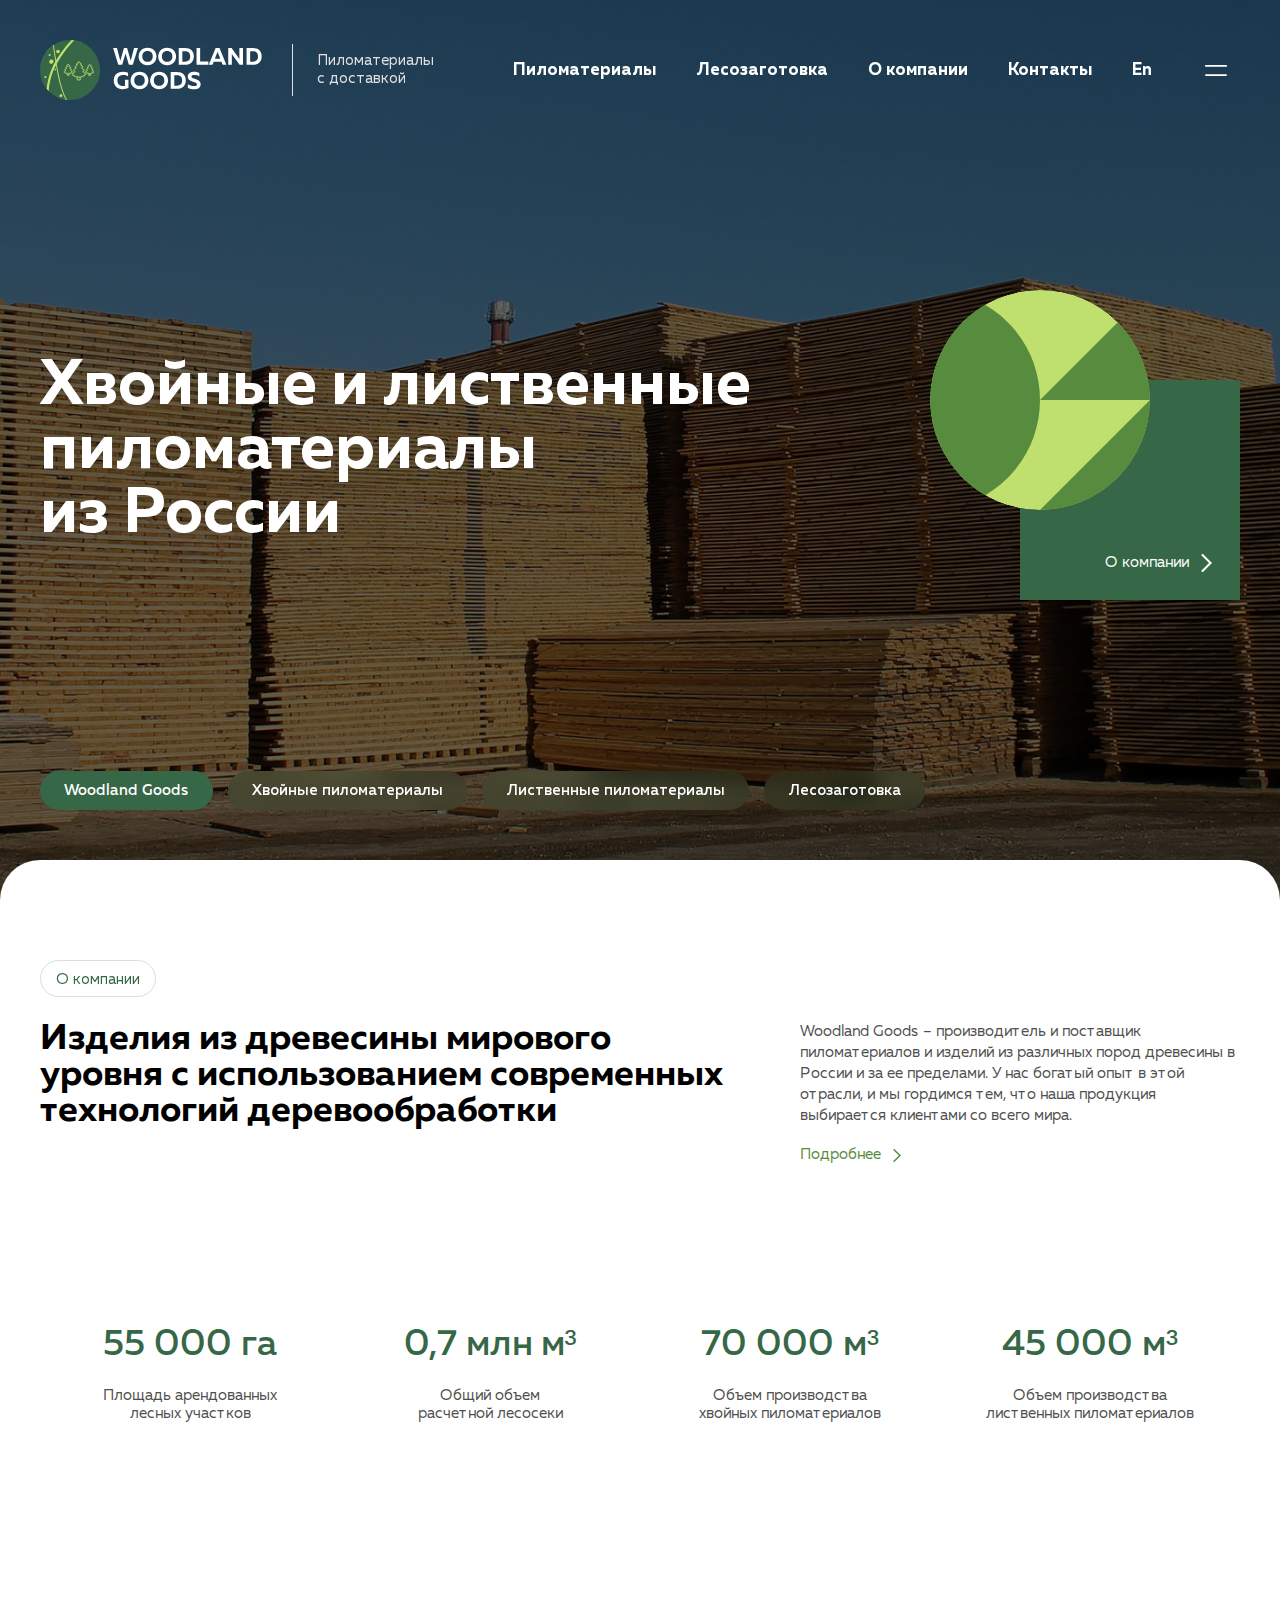
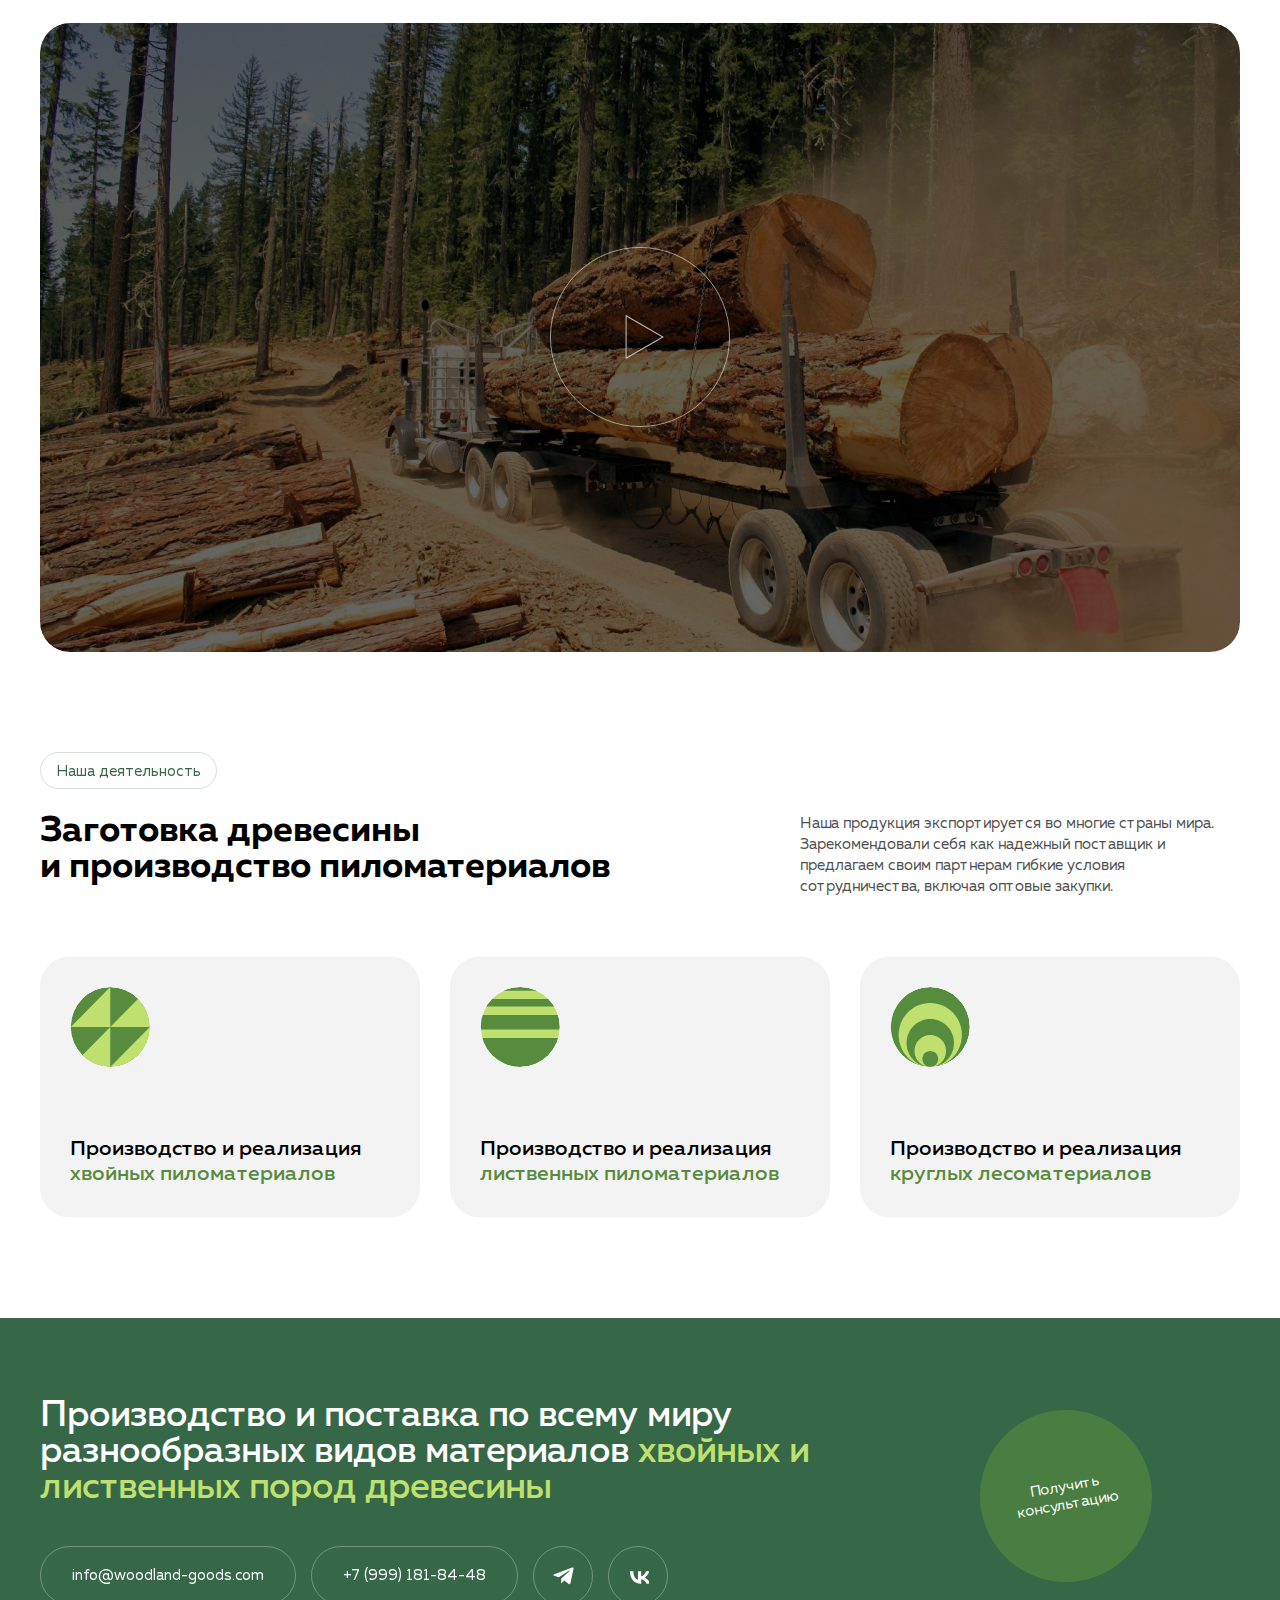
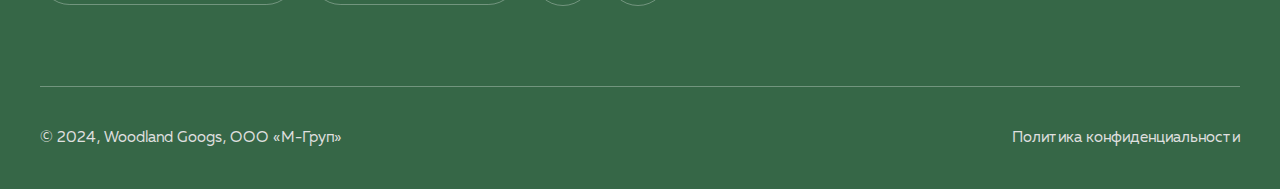
==== index.html @ 39398527 "Initial commit" ====
<!DOCTYPE html>
<html lang="ru">
	<head>
		<meta http-equiv="Content-Type" content="text/html; charset=utf-8">

		<!-- Adapting the page for mobile devices -->
		<meta name="viewport" content="width=device-width, initial-scale=1, maximum-scale=1">

		<!-- Prohibition of phone number recognition -->
		<meta name="format-detection" content="telephone=no">
		<meta name="SKYPE_TOOLBAR" content ="SKYPE_TOOLBAR_PARSER_COMPATIBLE">

		<!-- Page title -->
		<title>Заголовок страницы</title>

		<!-- Meta description -->
		<meta name="description" content="">

		<!-- Meta Keywords -->
		<meta name="keywords" content="">

		<!-- Changing the color of the mobile browser panel -->
		<meta name="msapplication-TileColor" content="#366747">
		<meta name="theme-color" content="#366747">

		<!-- Connecting style files -->
		<link rel="stylesheet" href="css/swiper-bundle.min.css" async>
		<link rel="stylesheet" href="css/swiper.css" async>
		<link rel="stylesheet" href="css/fancybox.css" async>
		<link rel="stylesheet" href="css/styles.css" async>

		<link rel="stylesheet" href="css/response_1899.css" media="print, (max-width: 1899px)" async>
		<link rel="stylesheet" href="css/response_1439.css" media="print, (max-width: 1439px)" async>
		<link rel="stylesheet" href="css/response_1279.css" media="print, (max-width: 1279px)" async>
		<link rel="stylesheet" href="css/response_1023.css" media="print, (max-width: 1023px)" async>
		<link rel="stylesheet" href="css/response_767.css" media="print, (max-width: 767px)" async>
		<link rel="stylesheet" href="css/response_479.css" media="(max-width: 479px)" async>
	</head>

	<body>
		<div class="wrap">
			<div class="main">
				<header>
					<div class="cont row">
						<div class="logo">
							<img src="images/logo.svg" alt="">
						</div>

						<div class="slogan">Пиломатериалы<br> с доставкой</div>

						<nav class="menu row">
							<div class="menu_item">
								<a href="/">Пиломатериалы</a>
							</div>

							<div class="menu_item">
								<a href="/">Лесозаготовка</a>
							</div>

							<div class="menu_item">
								<a href="/">О компании</a>
							</div>

							<div class="menu_item">
								<a href="/">Контакты</a>
							</div>
						</nav>

						<div class="langs">
							<a href="/">En</a>
						</div>

						<button class="menu_btn">
							<svg class="icon"><use xlink:href="images/sprite.svg#ic_menu"></use></svg>
						</button>
					</div>
				</header>


				<section class="sidebar_menu">
					<button class="close_btn">
						<svg class="icon"><use xlink:href="images/sprite.svg#ic_close"></use></svg>
					</button>

					<div class="scroll">
						<div class="links">
							<div><a class="active">Главная</a></div>

							<div><a href="/">Пиломатериалы</a></div>

							<div><a href="/">Лесозаготовка</a></div>

							<div><a href="/">О компании</a></div>

							<div><a href="/">Доставка</a></div>

							<div><a href="/">Контакты</a></div>
						</div>

						<div class="langs">
							<a href="/">En</a>
						</div>
					</div>
				</section>


				<section class="main_slider">
					<div class="swiper main">
						<div class="swiper-wrapper">
							<div class="swiper-slide">
								<div class="cont row">
									<div class="title">Хвойные и лиственные пиломатериалы<br> из России</div>

									<div class="info">
										<img src="images/main_slider_img1.svg" alt="" class="img" loading="lazy">

										<div class="link">
											<a href="/">
												<span>О компании</span>
												<svg class="icon"><use xlink:href="images/sprite.svg#ic_arr_hor"></use></svg>
											</a>
										</div>
									</div>
								</div>

								<img src="images/tmp/bg_main_slider1.jpg" alt="" class="bg" loading="lazy">
							</div>

							<div class="swiper-slide">
								<div class="cont row">
									<div class="title">Производство<br> хвойных<br> пиломатериалов</div>

									<div class="info">
										<img src="images/main_slider_img2.svg" alt="" class="img" loading="lazy">

										<div class="link">
											<a href="/">
												<span>В каталог</span>
												<svg class="icon"><use xlink:href="images/sprite.svg#ic_arr_hor"></use></svg>
											</a>
										</div>
									</div>
								</div>

								<img src="images/tmp/bg_main_slider2.jpg" alt="" class="bg" loading="lazy">
							</div>

							<div class="swiper-slide">
								<div class="cont row">
									<div class="title">Производство<br> лиственных<br> пиломатериалов</div>

									<div class="info">
										<img src="images/main_slider_img3.svg" alt="" class="img" loading="lazy">

										<div class="link">
											<a href="/">
												<span>В каталог</span>
												<svg class="icon"><use xlink:href="images/sprite.svg#ic_arr_hor"></use></svg>
											</a>
										</div>
									</div>
								</div>

								<img src="images/tmp/bg_main_slider3.jpg" alt="" class="bg" loading="lazy">
							</div>

							<div class="swiper-slide">
								<div class="cont row">
									<div class="title">Заготовка<br> и реализация<br> круглого леса</div>

									<div class="info">
										<img src="images/main_slider_img4.svg" alt="" class="img" loading="lazy">

										<div class="link">
											<a href="/">
												<span>Подробнее</span>
												<svg class="icon"><use xlink:href="images/sprite.svg#ic_arr_hor"></use></svg>
											</a>
										</div>
									</div>
								</div>

								<img src="images/tmp/bg_main_slider4.jpg" alt="" class="bg" loading="lazy">
							</div>
						</div>
					</div>

					<div class="btns">
						<div class="cont">
							<div class="swiper">
								<div class="swiper-wrapper">
									<div class="swiper-slide">
										<button class="btn">Woodland Goods</button>
									</div>

									<div class="swiper-slide">
										<button class="btn">Хвойные пиломатериалы</button>
									</div>

									<div class="swiper-slide">
										<button class="btn">Лиственные пиломатериалы</button>
									</div>

									<div class="swiper-slide">
										<button class="btn">Лесозаготовка</button>
									</div>
								</div>
							</div>
						</div>
					</div>
				</section>


				<section class="about_info block">
					<div class="cont">
						<div class="block_head">
							<div class="label"><span>О компании</span></div>

							<div class="title">Изделия из древесины мирового уровня с использованием современных технологий деревообработки</div>

							<div class="desc text_block">
								<p>Woodland Goods – производитель и поставщик пиломатериалов и изделий из различных пород древесины  в России и за ее пределами. У нас богатый опыт в этой отрасли, и мы гордимся тем, что наша продукция выбирается клиентами со всего мира.</p>

								<a href="/">
									<span>Подробнее</span>
									<svg class="icon"><use xlink:href="images/sprite.svg#ic_arr_hor"></use></svg>
								</a>
							</div>
						</div>

						<div class="row">
							<div class="item">
								<div class="val">55 000 га</div>

								<div class="desc">Площадь арендованных<br> лесных участков</div>
							</div>

							<div class="item">
								<div class="val">0,7 млн м³</div>

								<div class="desc">Общий объем<br> расчетной лесосеки</div>
							</div>

							<div class="item">
								<div class="val">70 000 м³</div>

								<div class="desc">Объем производства<br> хвойных пиломатериалов</div>
							</div>

							<div class="item">
								<div class="val">45 000 м³</div>

								<div class="desc">Объем производства<br> лиственных пиломатериалов</div>
							</div>
						</div>
					</div>
				</section>


				<section class="video block">
					<div class="cont">
						<a href="/" class="link fancy_img">
							<div class="thumb">
								<img src="images/tmp/video_thumb.jpg" alt="" loading="lazy">

								<div class="icon">
									<svg><use xlink:href="images/sprite.svg#ic_video_play"></use></svg>
									<svg><use xlink:href="images/sprite.svg#ic_video_play2"></use></svg>
								</div>
							</div>
						</a>
					</div>
				</section>


				<section class="services block">
					<div class="cont">
						<div class="block_head">
							<div class="label"><span>Наша деятельность</span></div>

							<div class="title">Заготовка древесины<br> и производство пиломатериалов</div>

							<div class="desc text_block">
								<p>Наша продукция экспортируется во многие страны мира. Зарекомендовали себя как надежный поставщик и предлагаем своим партнерам гибкие условия сотрудничества, включая оптовые закупки.</p>
							</div>
						</div>

						<div class="row">
							<a href="/" class="service">
								<div class="icon">
									<img src="images/tmp/ic_services1.svg" alt="" loading="lazy">
								</div>

								<div class="name">Производство и реализация <span>хвойных пиломатериалов</span></div>

								<div class="desc">Предлагаем покупателям сертифицированные в соответствии с международными стандартами пиломатериалы максимально широких породных и размерно-качественных характеристик.</div>
							</a>

							<a href="/" class="service">
								<div class="icon">
									<img src="images/tmp/ic_services2.svg" alt="" loading="lazy">
								</div>

								<div class="name">Производство и реализация <span>лиственных пиломатериалов</span></div>

								<div class="desc">Предлагаем покупателям сертифицированные в соответствии с международными стандартами пиломатериалы максимально широких породных и размерно-качественных характеристик.</div>
							</a>

							<a href="/" class="service">
								<div class="icon">
									<img src="images/tmp/ic_services3.svg" alt="" loading="lazy">
								</div>

								<div class="name">Производство и реализация <span>круглых лесоматериалов</span></div>

								<div class="desc">Предлагаем покупателям сертифицированные в соответствии с международными стандартами пиломатериалы максимально широких породных и размерно-качественных характеристик.</div>
							</a>
						</div>
					</div>
				</section>
			</div>


			<footer>
				<div class="cont row">
					<div class="data">
						<div class="title">Производство и поставка по всему миру разнообразных видов материалов <span>хвойных и лиственных пород древесины</span></div>

						<div class="contacts">
							<div class="email">
								<a href="mailto:info@woodland-goods.com">info@woodland-goods.com</a>
							</div>

							<div class="phone">
								<a href="tel:+7 (999) 181-84-48">+7 (999) 181-84-48</a>
							</div>

							<div class="socials">
								<a href="/" target="_blank" rel="noopener nofollow">
									<svg class="icon"><use xlink:href="images/sprite.svg#ic_telegram"></use></svg>
								</a>

								<a href="/" target="_blank" rel="noopener nofollow">
									<svg class="icon"><use xlink:href="images/sprite.svg#ic_vk"></use></svg>
								</a>
							</div>
						</div>
					</div>

					<button class="consult_btn">Получить<br> консультацию</button>

					<div class="bottom">
						<div class="copyright">&copy; 2024, Woodland Googs, ООО «М-Груп»</div>

						<div class="privacy_policy_link">
							<a href="/">Политика конфиденциальности</a>
						</div>
					</div>
				</div>
			</footer>


			<div class="overlay"></div>
		</div>


		<!-- Connecting javascript files -->
		<script src="js/jquery-3.6.3.min.js"></script>
		<script src="js/functions.js"></script>
		<script src="js/swiper-bundle.min.js"></script>
		<script src="js/fancybox.js"></script>
		<script src="js/imask.js"></script>
		<script src="js/scripts.js"></script>
	</body>
</html>
---- css/styles.css ----
/*-----------
    Fonts
-----------*/
@font-face
{
    font-family: 'Muller';
    font-weight: normal;
    font-style: normal;

    font-display: swap;
    src: url('../fonts/MullerRegular.woff2') format('woff2'),
    url('../fonts/MullerRegular.woff') format('woff'),
    url('../fonts/MullerRegular.ttf') format('truetype');
}

@font-face
{
    font-family: 'Muller';
    font-weight: 500;
    font-style: normal;

    font-display: swap;
    src: url('../fonts/MullerMedium.woff2') format('woff2'),
    url('../fonts/MullerMedium.woff') format('woff'),
    url('../fonts/MullerMedium.ttf') format('truetype');
}

@font-face
{
    font-family: 'Muller';
    font-weight: 700;
    font-style: normal;

    font-display: swap;
    src: url('../fonts/MullerBold.woff2') format('woff2'),
    url('../fonts/MullerBold.woff') format('woff'),
    url('../fonts/MullerBold.ttf') format('truetype');
}



/*------------------
    Reset styles
------------------*/
*
{
    box-sizing: border-box;
    margin: 0;
    padding: 0;

    scroll-margin-top: 24px;
}

*:before,
*:after
{
    box-sizing: border-box;
}

html
{
    -webkit-font-smoothing: antialiased;
    -moz-osx-font-smoothing: grayscale;
        -ms-text-size-adjust: 100%;
    -webkit-text-size-adjust: 100%;
}

body
{
    margin: 0;

    overscroll-behavior: none;
    -webkit-tap-highlight-color: transparent;
    -webkit-overflow-scrolling: touch;
    text-rendering: optimizeLegibility;
    text-decoration-skip: objects;
}

img
{
    border-style: none;
}

textarea
{
    overflow: auto;
}

input,
textarea,
input:active,
textarea:active,
button
{
    margin: 0;

    -webkit-border-radius: 0;
            border-radius: 0;
         outline: none transparent !important;
    box-shadow: none;

    -webkit-appearance: none;
            appearance: none;
    -moz-outline: none !important;
}

input::-webkit-outer-spin-button,
input::-webkit-inner-spin-button
{
    margin: 0;

    -webkit-appearance: none;
}

input[type=number]
{
    -moz-appearance: textfield;
}

:focus
{
    outline: 0;
}

:hover,
:active
{
    -webkit-tap-highlight-color: rgba(0, 0, 0, 0);
    -webkit-touch-callout: none;
}


::-ms-clear
{
    display: none;
}



/*-------------------
    Global styles
-------------------*/
:root
{
    --bg: #fff;
    --scroll_width: 17px;
    --text_color: #000;
    --font_size: 18px;
    --font_size_title: 50px;
    --font_family: 'Muller', 'Arial', sans-serif;
}


::selection
{
    color: #fff;
    background: #366747;
}

::-moz-selection
{
    color: #fff;
    background: #366747;
}


.clear
{
    clear: both;
}

.left
{
    float: left;
}

.right
{
    float: right;
}



html
{
    height: 100%;
    min-height: -moz-available;
    min-height: -webkit-fill-available;
    min-height:         fill-available;
}

html.custom_scroll ::-webkit-scrollbar
{
    width: 10px;
    height: 10px;

    background-color: var(--bg);
}

html.custom_scroll ::-webkit-scrollbar-thumb
{
    background-color: #366747;
}


body
{
    font: var(--font_size) var(--font_family);

    height: 100%;
    min-height: -moz-available;
    min-height: -webkit-fill-available;
    min-height:         fill-available;

    color: var(--text_color);
}

body.lock
{
    overflow: hidden;

    padding-right: var(--scroll_width);
}


button
{
    font-family: inherit;
    font-size: inherit;
    font-weight: inherit;
    line-height: inherit;

    display: inline-block;

    cursor: pointer;
    vertical-align: top;

    color: inherit;
    border: none;
    background: none;
}


.wrap
{
    position: relative;
    z-index: 9;

    display: flex;
    overflow: clip;
    flex-direction: column;

    min-width: 375px;
    min-height: 100%;

    background: var(--bg);
}


.main
{
    display: flex;
    flex: 1 0 auto;
    flex-direction: column;
}


.cont
{
    width: 100%;
    max-width: 1920px;
    margin: 0 auto;
    padding: 0 120px;
}


.row
{
    display: flex;
    align-content: flex-start;
    align-items: flex-start;
    flex-wrap: wrap;
    justify-content: flex-start;
}



.block
{
    margin-bottom: 150px;
}



.modal_btn > *
{
    pointer-events: none;
}



.overlay
{
    position: fixed;
    z-index: 100;
    top: 0;
    left: 0;

    display: none;

    width: 100%;
    height: 100%;

    background: rgba(0, 0, 0, .60);
}



/*----------
    Tabs
----------*/
.tabs
{
    display: flex;
    align-content: stretch;
    align-items: stretch;
    flex-wrap: wrap;
    justify-content: flex-start;

    padding: 5px;

    border: 1px solid rgba(54, 103, 71, .20);
    border-radius: 50px;
}


.tabs .btn
{
    font-weight: 500;

    position: relative;

    display: block;

    padding: 11px 17px 9px;

    transition: .2s linear;

    color: #366747;
    border-radius: 50px;

            backdrop-filter: blur(10px);
    -webkit-backdrop-filter: blur(10px);
}


.tabs .btn + .btn
{
    margin-left: 5px;
}


.tabs .btn:hover,
.tabs .btn.active
{
    color: #fff;
    background: #366747;
}


.tab_content
{
    position: relative;

    visibility: hidden;
    overflow: hidden;

    height: 0;

    pointer-events: none;

    opacity: 0;
}

.tab_content.active
{
    visibility: visible;
    overflow: visible;

    height: auto;

    transition: opacity .5s linear;
    pointer-events: auto;

    opacity: 1;
}



/*------------
    Header
------------*/
header
{
    position: absolute;
    z-index: 9;
    top: 0;
    left: 0;

    width: 100%;
    padding: 60px 0;

    color: #fff;
}


header .cont
{
    align-content: center;
    align-items: center;
    justify-content: space-between;
}



header .logo
{
    display: block;

    text-decoration: none;

    color: currentColor;
}


header .logo img
{
    display: block;
}



header .slogan
{
    line-height: 120%;

    margin-right: auto;
    margin-left: 30px;
    padding: 8px 0 8px 30px;

    color: #e0e0e0;
    border-left: 1px solid #e0e0e0;
}



header .menu
{
    margin-left: auto;
}


header .menu_item + .menu_item
{
    margin-left: 50px;
}


header .menu_item > a
{
    font-size: 20px;
    font-weight: 700;

    position: relative;

    display: block;

    padding: 8px 0;

    text-decoration: none;

    color: currentColor;
}


header .menu_item > a:after
{
    position: absolute;
    bottom: 0;
    left: 0;

    width: 100%;
    height: 1px;

    content: '';
    transition: .2s linear;

    opacity: 0;
    background: #578c3e;
}


header .menu_item > a:hover:after,
header .menu_item > a.active:after
{
    opacity: 1;
}



header .langs
{
    font-size: 20px;
    font-weight: 700;

    margin-left: 40px;
}


header .langs a
{
    position: relative;

    display: inline-block;

    padding: 8px 0;

    vertical-align: top;
    text-decoration: none;

    color: currentColor;
}


header .langs a:after
{
    position: absolute;
    bottom: 0;
    left: 0;

    width: 100%;
    height: 1px;

    content: '';
    transition: .2s linear;

    opacity: 0;
    background: #578c3e;
}


header .langs a:hover:after
{
    opacity: 1;
}



header .menu_btn
{
    display: flex;
    align-content: center;
    align-items: center;
    flex-wrap: wrap;
    justify-content: center;

    width: 60px;
    height: 60px;
    margin-left: 40px;

    transition: border-color .2s linear;

    border: 1px solid transparent;
    border-radius: 50%;
}


header .menu_btn .icon
{
    display: block;

    width: 24px;
    height: 12px;
}


header .menu_btn:hover
{
    border-color: #578c3e;
}



/*------------------
    Sidebar menu
------------------*/
.sidebar_menu
{
    position: fixed;
    z-index: 101;
    top: 0;
    left: 100%;

    width: 667px;
    max-width: 100%;
    height: 100%;
    min-height: -moz-available;
    min-height: -webkit-fill-available;
    min-height:         fill-available;

    transition: transform .3s linear;

    background: #000;
    background: rgba(54, 103, 71, .85);

            backdrop-filter: blur(10px);
    -webkit-backdrop-filter: blur(10px);
}


.sidebar_menu.show
{
    transform: translateX(-100%);
}


.sidebar_menu .close_btn
{
    position: absolute;
    z-index: 5;
    top: 65px;
    right: 120px;

    display: flex;
    align-content: center;
    align-items: center;
    flex-wrap: wrap;
    justify-content: center;

    width: 60px;
    height: 60px;

    color: #fff;
    border: 1px solid rgba(255, 255, 255, .80);
    border-radius: 50%;
}


.sidebar_menu .close_btn .icon
{
    display: block;

    width: 18px;
    height: 18px;
}


.sidebar_menu .scroll
{
    position: relative;
    z-index: 1;

    overflow: auto;

    height: 100%;
    min-height: -moz-available;
    min-height: -webkit-fill-available;
    min-height:         fill-available;
    padding: 253px 100px 100px;

    overscroll-behavior-y: contain;
}


.sidebar_menu .scroll > *
{
    width: 100%;
}


.sidebar_menu .links > * + *
{
    margin-top: 50px;
}


.sidebar_menu .links a
{
    font-size: var(--font_size_title);
    font-weight: 500;
    line-height: normal;

    display: inline-block;

    transition: color .2s linear;
    vertical-align: top;
    text-decoration: none;

    color: #fff;
}


.sidebar_menu .links a:hover,
.sidebar_menu .links a.active
{
    color: rgba(255, 255, 255, .30);
}



.sidebar_menu .langs
{
    display: none;

    margin-top: 30px;
}


.sidebar_menu .langs a
{
    font-size: 28px;
    font-weight: 500;
    line-height: normal;

    display: inline-block;

    transition: color .2s linear;
    vertical-align: top;
    text-decoration: none;

    color: #fff;
}


.sidebar_menu .langs a:hover,
.sidebar_menu .langs a.active
{
    color: rgba(255, 255, 255, .30);
}



/*---------------
    Page head
---------------*/
.page_head
{
    position: relative;

    min-height: 644px;
    margin-bottom: 80px;
    padding: 240px 0 144px;

    color: #fff;
    background: #ddd;
}


.page_head:after
{
    position: absolute;
    z-index: 5;
    bottom: 0;
    left: 0;

    width: 100%;
    height: 50px;

    content: '';
    pointer-events: none;

    border-radius: 60px 60px 0 0;
    background: var(--bg);
}


.page_head:before
{
    position: absolute;
    z-index: 2;
    top: 0;
    left: 0;

    display: block;

    width: 100%;
    height: 100%;

    content: '';
    pointer-events: none;

    background: rgba(0, 0, 0, .60);

    object-fit: cover;
}


.page_head .bg
{
    position: absolute;
    z-index: 1;
    top: 0;
    left: 0;

    display: block;

    width: 100%;
    height: 100%;

    pointer-events: none;

    object-fit: cover;
}


.page_head .cont
{
    position: relative;
    z-index: 3;
}



.breadcrumbs
{
    font-size: 20px;

    margin-bottom: 40px;

    color: #bdbdbd;
}


.breadcrumbs a
{
    text-decoration: none;

    color: #fff;
}


.breadcrumbs .sep
{
    display: inline-block;

    margin: 0 6px;

    vertical-align: top;
}



.page_title
{
    font-size: 90px;
    font-weight: 700;
    line-height: normal;

    display: block;
}



.page_head .links
{
    margin-top: 60px;
}


.page_head .links .swiper
{
    overflow: visible !important;
}


.page_head .links .swiper-slide
{
    width: auto;
}


.page_head .links a
{
    font-size: 20px;
    font-weight: 500;

    display: block;

    padding: 15px 25px;

    transition: background .2s linear;
    text-decoration: none;

    color: currentColor;
    color: #fff;
    border-radius: 50px;
    background: rgba(54, 103, 71, .20);

            backdrop-filter: blur(10px);
    -webkit-backdrop-filter: blur(10px);
}


.page_head .links a:hover,
.page_head .links a.active
{
    background: #366747;
}



/*----------------
    Block head
----------------*/
.block_head
{
    display: flex;
    align-content: flex-start;
    align-items: flex-start;
    flex-wrap: wrap;
    justify-content: space-between;

    margin-bottom: 96px;
}


.block_head .label
{
    width: 100%;
    margin-bottom: 30px;
}


.block_head .label span
{
    font-size: 16px;

    display: inline-block;

    padding: 11px 17px 9px;

    vertical-align: top;

    color: #366747;
    border: 1px solid rgba(54, 103, 71, .20);
    border-radius: 50px;

            backdrop-filter: blur(10px);
    -webkit-backdrop-filter: blur(10px);
}


.block_head .title
{
    font-size: var(--font_size_title);
    font-weight: 700;
    line-height: normal;

    display: block;

    width: 972px;
    max-width: 100%;
}

.block_head .title.small
{
    width: calc(100% - 900px);
}


.block_head .desc
{
    line-height: 140%;

    width: 533px;
    max-width: 100%;
    max-width: 100%;

    color: #4f4f4f;
}

.block_head .desc.big
{
    width: 820px;
}


.block_head .desc a
{
    line-height: 120%;

    display: flex;
    align-content: center;
    align-items: center;
    flex-wrap: wrap;
    justify-content: flex-start;

    transition: color .2s linear;
    text-decoration: none;

    color: #578c3e;
}


.block_head .desc a .icon
{
    display: block;

    width: 8px;
    height: 13px;
    margin-left: 12px;

    transition: transform .2s linear;
}


.block_head .desc a:hover
{
    color: #366747;
}


.block_head .desc a:hover .icon
{
    transform: scale(1.40);
}



/*------------------
    Form elements
------------------*/
.form
{
    --form_border_color: #fff;
    --form_focus_color: #fff;
    --form_error_color: red;
    --form_border_radius: 15px;
    --form_bg_color: #fff;
    --form_placeholder_color: #828282;
}


.form ::-webkit-input-placeholder
{
    color: var(--form_placeholder_color);
}

.form :-moz-placeholder
{
    color: var(--form_placeholder_color);
}

.form ::-moz-placeholder
{
    opacity: 1;
    color: var(--form_placeholder_color);
}

.form :-ms-input-placeholder
{
    color: var(--form_placeholder_color);
}


.form .columns
{
    display: flex;
    align-content: flex-start;
    align-items: flex-start;
    flex-wrap: wrap;
    justify-content: flex-start;

    margin-left: calc(var(--form_columns_offset) * -1);

    --form_columns_offset: 30px;
}

.form .columns > *
{
    width: calc(50% - var(--form_columns_offset));
    margin-left: var(--form_columns_offset);
}


.form .line
{
    margin-bottom: 35px;
}


.form .label
{
    line-height: 140%;

    position: absolute;
    top: 0;
    left: 0;

    display: flex;
    align-content: center;
    align-items: center;
    flex-wrap: wrap;
    justify-content: flex-start;

    height: 65px;
    padding: 0 30px;

    transition: height .2s linear;
    pointer-events: none;

    color: var(--form_placeholder_color);
}

.form .input:focus ~ .label,
.form .input.active ~ .label
{
    height: 36px;
}


.form .field
{
    position: relative;
}


.form .input
{
    font-family: var(--font_family);
    font-size: var(--font_size);

    display: block;

    width: 100%;
    height: 65px;
    padding: 25px 29px 0;

    transition: border-color .2s linear;

    color: var(--text_color);
    border: 1px solid var(--form_border_color);
    border-radius: var(--form_border_radius);
    background: var(--form_bg_color);
}

.form .input:-webkit-autofill
{
    -webkit-box-shadow: inset 0 0 0 50px var(--form_bg_color) !important;
}


.form .input:focus
{
    border-color: var(--form_focus_color);
}


.form .error
{
    border-color: var(--form_error_color);
}


.form .checkbox
{
    font-size: 14px;
    line-height: 140%;

    position: relative;

    display: flex;
    align-content: center;
    align-items: center;
    flex-wrap: wrap;
    justify-content: flex-start;

    min-height: 22px;
    padding-left: 32px;

    cursor: pointer;

    color: #4f4f4f;
}


.form .checkbox input
{
    display: none;
}


.form .checkbox .check
{
    position: absolute;
    top: 0;
    left: 0;

    display: flex;
    align-content: center;
    align-items: center;
    flex-wrap: wrap;
    justify-content: center;

    width: 22px;
    height: 22px;

    color: #578c3e;
    border: 1px solid rgba(87, 140, 62, .30);
    border-radius: 4px;
    background: #fff;
}


.form .checkbox .check svg
{
    display: block;

    width: 12px;
    height: 8px;

    content: '';
    transition: opacity .2s linear;

    opacity: 0;
}


.form .checkbox a
{
    text-decoration: none;

    color: #366747;
}


.form .checkbox input:checked ~ .check svg
{
    opacity: 1;
}


.form .submit
{
    display: flex;
    align-content: flex-start;
    align-items: flex-start;
    flex-wrap: wrap;
    justify-content: space-between;
}


.form .submit .agree
{
    align-self: center;

    width: calc(50% - 15px);
}


.form .submit_btn
{
    line-height: 140%;

    display: block;

    width: calc(50% - 15px);
    padding: 20px;

    color: #fff;
    border-radius: 50px;
    background: #366747;
}



/*----------------
    Typography
----------------*/
.text_block
{
    font-size: var(--font_size);
    line-height: 140%;

    color: #4f4f4f;
}


.text_block > *
{
    margin-bottom: 20px;
}


.text_block > :last-child
{
    margin-bottom: 0 !important;
}

.text_block > :first-child
{
    margin-top: 0 !important;
}


.text_block img
{
    display: block;

    max-width: 100%;
}


.text_block ul li
{
    position: relative;

    display: block;
    overflow: hidden;

    padding-left: 34px;

    list-style-type: none;
}


.text_block ul li + li
{
    margin-top: 12px;
}


.text_block ul li:before
{
    position: absolute;
    top: 11px;
    left: 0;

    display: block;

    width: 14px;
    height: 1px;

    content: '';

    background: #bfe06f;
}



/*-----------------
    Main slider
-----------------*/
.main_slider
{
    position: relative;

    margin-bottom: 80px;

    background: #ddd;
}


.main_slider:after
{
    position: absolute;
    z-index: 5;
    bottom: 0;
    left: 0;

    width: 100%;
    height: 50px;

    content: '';
    pointer-events: none;

    border-radius: 60px 60px 0 0;
    background: var(--bg);
}


.main_slider .swiper.main .swiper-slide
{
    position: relative;
    z-index: 1;
}


.main_slider .swiper.main .swiper-slide.active
{
    z-index: 3;

    pointer-events: auto;
}


.main_slider .swiper.main .swiper-slide:after
{
    position: absolute;
    z-index: 2;
    top: 0;
    left: 0;

    display: block;

    width: 100%;
    height: 100%;

    content: '';
    pointer-events: none;

    background: rgba(0, 0, 0, .60);

    object-fit: cover;
}


.main_slider .swiper.main .bg
{
    position: absolute;
    z-index: 1;
    top: 0;
    left: 0;

    display: block;

    width: 100%;
    height: 100%;

    pointer-events: none;

    object-fit: cover;
}


.main_slider .swiper.main .cont
{
    position: relative;
    z-index: 3;

    display: flex;
    align-content: center;
    align-items: center;
    flex-wrap: wrap;
    justify-content: space-between;

    height: 100vh;
    min-height: 850px;
    padding-top: 190px;
    padding-bottom: 190px;

    color: #fff;
}


.main_slider .swiper.main .title
{
    font-size: 90px;
    font-weight: 700;

    width: 1004px;
    max-width: 100%;
}


.main_slider .swiper.main .info
{
    position: relative;
    top: 55px;

    display: flex;
    align-content: flex-end;
    align-items: flex-end;
    flex-wrap: wrap;
    justify-content: flex-end;

    width: 250px;
    height: 250px;
    padding: 40px 30px;

    transition: transform .4s linear;

    background: #366747;
}


.main_slider .swiper.main .info:hover
{
    transform: scale(1.04);
}


.main_slider .swiper.main .img
{
    position: absolute;
    top: -90px;
    left: -90px;

    display: block;

    width: 250px;
    height: 250px;

    pointer-events: none;

    border-radius: 50%;
}


.main_slider .swiper.main .link
{
    display: flex;
}


.main_slider .swiper.main .link a
{
    line-height: 120%;

    display: flex;
    align-content: center;
    align-items: center;
    flex-wrap: wrap;
    justify-content: flex-start;

    margin-left: auto;

    transition: transform .4s linear;
    text-decoration: none;

    color: currentColor;
}


.main_slider .swiper.main .link .icon
{
    display: block;

    width: 11px;
    height: 18px;
    margin-left: 12px;
}


.main_slider .swiper.main .info:hover .link a
{
    transform: scale(1.12);
}


.main_slider .btns
{
    position: absolute;
    z-index: 3;
    bottom: 170px;
    left: 0;

    width: 100%;
}


.main_slider .btns .swiper
{
    overflow: visible !important;
}


.main_slider .btns .swiper-slide
{
    width: auto;
}


.main_slider .btns .btn
{
    font-size: 20px;
    font-weight: 500;

    display: block;

    padding: 15px 25px;

    transition: background .2s linear;

    color: #fff;
    border-radius: 50px;
    background: rgba(54, 103, 71, .20);

            backdrop-filter: blur(10px);
    -webkit-backdrop-filter: blur(10px);
}


.main_slider .btns .btn:hover,
.main_slider .btns .swiper-slide-thumb-active .btn
{
    background: #366747;
}



/*----------------
    About info
----------------*/
.about_info .row
{
    align-content: stretch;
    align-items: stretch;

    margin-bottom: -30px;
    padding-top: 29px;
}


.about_info .row > *
{
    width: 25%;
    margin-bottom: 30px;
}


.about_info .item
{
    line-height: 120%;

    padding: 164px 80px;

    text-align: center;

    color: #4f4f4f;
}


.about_info .item .val
{
    font-size: var(--font_size_title);
    font-weight: 500;
    line-height: 120%;

    margin-bottom: 20px;

    color: #366747;
}



/*-----------
    Video
-----------*/
.video .link
{
    position: relative;

    display: block;

    text-decoration: none;

    color: currentColor;
}


.video .link .thumb
{
    position: relative;

    overflow: hidden;

    padding-bottom: 52.380%;

    border-radius: 30px;
    background: #ddd;
}


.video .link .thumb:after
{
    position: absolute;
    z-index: 2;
    top: 0;
    left: 0;

    display: block;

    width: 100%;
    height: 100%;

    content: '';
    pointer-events: none;

    border-radius: inherit;
    background: rgba(0, 0, 0, .60);

    object-fit: cover;
}


.video .link .thumb img
{
    position: absolute;
    z-index: 1;
    top: 0;
    left: 0;

    display: block;

    width: 100%;
    height: 100%;

    border-radius: inherit;

    object-fit: cover;
}


.video .link .thumb .icon
{
    position: absolute;
    z-index: 3;

    display: flex;
    align-content: center;
    align-items: center;
    flex-wrap: wrap;
    justify-content: center;

    width: 200px;
    height: 200px;
    margin: auto;
    padding-left: 9px;

    transition: .2s linear;

    color: rgba(255, 255, 255, .60);
    border: 1px solid;
    border-radius: 50%;

    inset: 0;
}


.video .link .thumb .icon svg
{
    display: block;

    width: 50px;
    height: 50px;

    transition: .2s linear;

    color: #bdbdbd;
}


.video .link .thumb .icon svg + svg
{
    position: absolute;
    z-index: 2;
    top: 0;
    right: 0;
    bottom: 0;
    left: 9px;

    margin: auto;

    opacity: 0;
    color: #bfe06f;
}


.video .link:hover .thumb .icon
{
    border-color: #366747;
    background: #366747;
}


.video .link:hover .thumb .icon svg
{
    width: 70px;
    height: 70pX;

    opacity: 0;
}

.video .link:hover .thumb .icon svg + svg
{
    opacity: 1;
}



/*--------------
    Services
--------------*/
.services .row
{
    align-content: stretch;
    align-items: stretch;

    margin-bottom: -40px;
    margin-left: -40px;
}


.services .row > *
{
    width: calc(33.333% - 40px);
    margin-bottom: 40px;
    margin-left: 40px;
}


.services .service
{
    position: relative;

    display: block;

    height: 320px;
    padding: 40px;

    transition: .2s linear;
    text-decoration: none;

    color: currentColor;
    border-radius: 30px;
}


.services .service:before
{
    position: absolute;
    z-index: 1;
    top: 50%;
    left: 50%;

    width: 100%;
    height: 100%;

    content: '';
    transition: .2s linear;
    transform: translate(-50%, -50%);

    border-radius: inherit;
    background: #f3f3f3;
}


.services .service > *
{
    position: relative;
    z-index: 2;
}


.services .service .icon
{
    position: relative;

    overflow: hidden;

    width: 100px;
    height: 100px;
    margin-bottom: 72px;

    transition: .2s linear;

    border-radius: 50%;
}


.services .service .icon img
{
    position: absolute;
    z-index: 1;
    top: 0;
    left: 0;

    display: block;

    width: 100%;
    height: 100%;

    border-radius: inherit;

    object-fit: cover;
}


.services .service .name
{
    font-size: 28px;
    font-weight: 500;
    line-height: 120%;
}


.services .service .name span
{
    display: block;

    transition: color .2s linear;

    color: #578c3e;
}


.services .service .desc
{
    line-height: 140%;

    position: absolute;
    bottom: 0;
    left: 0;

    visibility: hidden;
    overflow: hidden;

    width: 460px;
    max-width: 100%;
    padding: 10px;

    transition: .2s linear;
    transform: translate(20px, 20px);
    pointer-events: none;

    opacity: 0;
    color: #f2f2f2;
}


.services .service:hover
{
    padding: 10px;

    color: #fff;
}


.services .service:hover:before
{
    width: calc(100% + 60px);
    height: calc(100% + 60px);

    background: #366747;
    box-shadow: 0 4px 30px 0 rgba(0, 0, 0, .25);
}


.services .service:hover .icon
{
    width: 60px;
    height: 60px;
    margin-bottom: 40px;
}


.services .service:hover .name span
{
    color: #bfe06f;
}


.services .service:hover .desc
{
    visibility: visible;

    transform: none;
    pointer-events: none;

    opacity: 1;
}



/*------------------
    Service info
------------------*/
.service_info .row
{
    justify-content: space-between;

    padding-top: 4px;
}


.service_info .params
{
    align-self: center;

    width: 665px;
    max-width: 100%;
}


.service_info .params .title
{
    font-size: 34px;
    font-weight: 500;
    line-height: 120%;

    margin-bottom: 60px;
}


.service_info .params .items > *
{
    font-size: 22px;
    line-height: 140%;

    position: relative;

    display: flex;
    align-content: center;
    align-items: center;
    flex-wrap: wrap;
    justify-content: flex-start;

    min-height: 50px;
    padding-left: 80px;

    color: #333;
}


.service_info .params .items > * + *
{
    margin-top: 50px;
}


.service_info .params .icon
{
    position: absolute;
    top: 0;
    bottom: 0;
    left: 0;

    display: flex;
    align-content: center;
    align-items: center;
    flex-wrap: wrap;
    justify-content: center;

    width: 50px;
    height: 50px;
    margin: auto 0;

    color: #578c3e;
    border: 1px solid rgba(87, 140, 62, .30);
    border-radius: 50%;
    background: #fff;
}


.service_info .params .icon svg
{
    display: block;

    width: 20px;
    height: 14px;
}


.service_info .image
{
    position: relative;

    overflow: hidden;

    width: 960px;
    height: 750px;
    margin-right: -120px;

    border-radius: 400px 0 0 400px;
    background: #ddd;
}


.service_info .image img
{
    position: absolute;
    z-index: 1;
    top: 0;
    left: 0;

    display: block;

    width: 100%;
    height: 100%;

    border-radius: inherit;

    object-fit: cover;
    object-position: 0 50%;
}



/*--------------
    Products
--------------*/
.products .head
{
    display: flex;
    align-content: center;
    align-items: center;
    flex-wrap: wrap;
    justify-content: space-between;

    margin-bottom: 48px;
}


.products .head .title
{
    font-size: 40px;
    font-weight: 700;
    line-height: normal;

    display: block;
}


.products .swiper
{
    overflow: visible !important;
}


.products .swiper-slide
{
    width: 390px;
}


.products .product
{
    position: relative;

    display: block;

    text-decoration: none;

    color: currentColor;
}


.products .product .grade
{
    font-size: 16px;

    position: absolute;
    z-index: 3;
    top: 30px;
    left: 30px;

    padding: 15px 20px;

    color: #fff;
    border-radius: 50px;
    background: #578c3e;

            backdrop-filter: blur(10px);
    -webkit-backdrop-filter: blur(10px);
}


.products .product .thumb
{
    position: relative;

    overflow: hidden;

    padding-bottom: 100%;

    transition: transform .2s linear;

    border-radius: 30px;
    background: #ddd;
}


.products .product .thumb img
{
    position: absolute;
    z-index: 1;
    top: 0;
    left: 0;

    display: block;

    width: 100%;
    height: 100%;

    border-radius: inherit;

    object-fit: cover;
}


.products .product:hover .thumb
{
    transform: scale(1.06);
}



/*--------------------
    Specialization
--------------------*/
.specialization .row
{
    justify-content: space-between;
}


.specialization .data
{
    width: 713px;
    max-width: 100%;
}


.specialization .data .title
{
    font-size: 34px;
    font-weight: 500;
    line-height: 120%;

    margin-bottom: 60px;
}


.specialization .image
{
    position: relative;

    overflow: hidden;

    width: 960px;
    height: 750px;
    margin-right: -120px;

    border-radius: 400px 0 0 400px;
    background: #ddd;
}


.specialization .image img
{
    position: absolute;
    z-index: 1;
    top: 0;
    left: 0;

    display: block;

    width: 100%;
    height: 100%;

    border-radius: inherit;

    object-fit: cover;
    object-position: 0 50%;
}



/*-------------------
    Delivery info
-------------------*/
.delivery_info .row
{
    justify-content: space-between;

    padding-top: 34px;
}


.delivery_info .data
{
    width: 713px;
    max-width: 100%;
}


.delivery_info .data .title
{
    font-size: 34px;
    font-weight: 500;
    line-height: 120%;

    margin-bottom: 60px;
}


.delivery_info .image
{
    position: relative;

    overflow: hidden;

    width: 960px;
    height: 750px;
    margin-right: -120px;

    border-radius: 400px 0 0 400px;
    background: #ddd;
}


.delivery_info .image img
{
    position: absolute;
    z-index: 1;
    top: 0;
    left: 0;

    display: block;

    width: 100%;
    height: 100%;

    border-radius: inherit;

    object-fit: cover;
    object-position: 0 50%;
}



/*---------------
    Transport
---------------*/
.transport .row
{
    align-content: stretch;
    align-items: stretch;

    margin-bottom: -40px;
    margin-left: -40px;
}


.transport .row > *
{
    width: calc(33.333% - 40px);
    margin-bottom: 40px;
    margin-left: 40px;
}


.transport .item
{
    position: relative;

    border-radius: 30px;
}


.transport .item:before
{
    position: absolute;
    z-index: 1;
    top: 0;
    left: 0;

    width: 100%;
    height: 100%;

    content: '';
    transition: transform .2s linear;
    pointer-events: none;

    border-radius: 30px;
    background: #f3f3f3;
}


.transport .item > *
{
    position: relative;
    z-index: 2;
}


.transport .item .thumb
{
    position: relative;

    overflow: hidden;

    padding-bottom: 67.542%;

    transition: transform .2s linear;

    border-radius: 30px 30px 0 0;
    background: #ddd;
}


.transport .item .thumb img
{
    position: absolute;
    z-index: 1;
    top: 0;
    left: 0;

    display: block;

    width: 100%;
    height: 100%;

    object-fit: cover;
}


.transport .item .info
{
    padding: 40px 27px 38px 40px;
}


.transport .item .name
{
    font-size: 28px;
    font-weight: 500;
    line-height: 120%;

    margin-bottom: 30px;
}


.transport .item .desc
{
    line-height: 140%;

    color: #4f4f4f;
}


.transport .item:hover:before,
.transport .item:hover .thumb
{
    transform: scale(1.04);
}



/*-------------------
    Contacts info
-------------------*/
.contacts_info .data
{
    width: 712px;
    max-width: 100%;
}


.contacts_info .company
{
    font-size: var(--font_size_title);
    font-weight: 700;
    line-height: normal;
}


.contacts_info .phone
{
    font-size: 34px;
    font-weight: 500;
    line-height: 120%;

    margin-top: 79px;

    color: #366747;
}


.contacts_info .phone a
{
    white-space: nowrap;
    text-decoration: none;

    color: currentColor;
}


.contacts_info .email
{
    font-size: 22px;

    margin-top: 30px;

    color: #366747;
}


.contacts_info .email a
{
    white-space: nowrap;
    text-decoration: none;

    color: currentColor;
}


.contacts_info .location
{
    font-size: 22px;
    line-height: 140%;

    margin-top: 60px;

    color: #333;
}


.contacts_info .download
{
    display: flex;

    margin-top: 30px;
}


.contacts_info .download a
{
    line-height: 120%;

    display: flex;
    align-content: center;
    align-items: center;
    flex-wrap: wrap;
    justify-content: flex-start;

    transition: color .2s linear;
    text-decoration: none;

    color: #366747;
}


.contacts_info .download .icon
{
    display: block;

    width: 11px;
    height: 18px;
    margin-left: 12px;

    transition: transform .2s linear;
}


.contacts_info .download a:hover
{
    color: #366747;
}


.contacts_info .download a:hover .icon
{
    transform: scale(1.40);
}


.contacts_info .socials
{
    display: flex;
    align-content: center;
    align-items: center;
    flex-wrap: wrap;
    justify-content: flex-start;

    margin-top: 60px;
}


.contacts_info .socials a
{
    display: flex;
    align-content: center;
    align-items: center;
    flex-wrap: wrap;
    justify-content: center;

    width: 78px;
    height: 78px;

    transition: .2s linear;
    text-decoration: none;

    color: #366747;
    border: 1px solid rgba(54, 103, 71, .20);
    border-radius: 50px;

    -webkit-backdrop-filter: blur(10px);
            backdrop-filter: blur(10px);
}

.contacts_info .socials a + a
{
    margin-left: 15px;
}


.contacts_info .socials .icon
{
    display: block;

    width: 21px;
    height: 24px;
}


.contacts_info .socials a:hover
{
    color: #fff;
    border-color: #578c3e;
    background: #578c3e;
}



.contacts_info .feedback
{
    width: 820px;
    max-width: 100%;
    margin-left: auto;
    padding: 60px;

    border-radius: 30px;
    background: #f3f3f3;
}


.contacts_info .feedback .title
{
    font-size: 34px;
    font-weight: 500;
    line-height: 120%;

    margin-bottom: 58px;
}



.contacts_info #map
{
    position: relative;

    overflow: hidden;

    height: 750px;
    margin-top: 130px;

    background: #ddd;
}



/*------------
    Footer
------------*/
footer
{
    padding: 120px 0 60px;

    color: #fff;
    background: #366747;
}


footer .cont
{
    justify-content: space-between;
}



footer .data
{
    width: 1042px;
    max-width: 100%;
}



footer .title
{
    font-size: var(--font_size_title);
    font-weight: 500;
    line-height: normal;

    margin-bottom: 60px;
}


footer .title span
{
    color: #bfe06f;
}



footer .contacts
{
    display: flex;
    align-content: center;
    align-items: center;
    flex-wrap: wrap;
    justify-content: flex-start;

    margin-bottom: -15px;
    margin-left: -15px;
}


footer .contacts > *
{
    margin-bottom: 15px;
    margin-left: 15px;
}


footer .email a,
footer .phone a
{
    display: block;

    padding: 29px 39px;

    transition: .2s linear;
    white-space: nowrap;
    text-decoration: none;

    color: currentColor;
    border: 1px solid rgba(255, 255, 255, .30);
    border-radius: 50px;

    -webkit-backdrop-filter: blur(10px);
            backdrop-filter: blur(10px);
}


footer .email a:hover,
footer .phone a:hover
{
    border-color: #578c3e;
    background: #578c3e;
}


footer .socials
{
    display: flex;
    align-content: center;
    align-items: center;
    flex-wrap: wrap;
    justify-content: flex-start;
}


footer .socials a
{
    display: flex;
    align-content: center;
    align-items: center;
    flex-wrap: wrap;
    justify-content: center;

    width: 78px;
    height: 78px;

    transition: .2s linear;
    text-decoration: none;

    color: currentColor;
    border: 1px solid rgba(255, 255, 255, .30);
    border-radius: 50px;

    -webkit-backdrop-filter: blur(10px);
            backdrop-filter: blur(10px);
}

footer .socials a + a
{
    margin-left: 15px;
}


footer .socials .icon
{
    display: block;

    width: 21px;
    height: 24px;
}


footer .socials a:hover
{
    border-color: #578c3e;
    background: #578c3e;
}



footer .consult_btn
{
    line-height: 120%;

    display: flex;
    align-content: center;
    align-items: center;
    flex-wrap: wrap;
    justify-content: center;

    width: 200px;
    height: 200px;
    margin-top: 10px;
    margin-right: 170px;

    transition: .2s linear;
    transform: rotate(-10deg);
    text-align: center;

    border-radius: 50%;
    background: rgba(87, 140, 62, .60);
}


footer .consult_btn:hover
{
    transform: rotate(-10deg) scale(1.05);

    background: #578c3e;
}



footer .bottom
{
    line-height: 150%;

    display: flex;
    align-content: center;
    align-items: center;
    flex-wrap: wrap;
    justify-content: space-between;

    width: 100%;
    margin-top: 120px;
    padding-top: 60px;

    color: #e0e0e0;
    border-top: 1px solid rgba(255, 255, 255, .30);
}



footer .privacy_policy_link a
{
    text-decoration: none;

    color: currentColor;
}
---- css/response_1899.css ----
@media print,
(max-width: 1899px)
{
    /*-------------------
        Global styles
    -------------------*/
    :root
    {
        --font_size: 16px;
        --font_size_title: 40px;
    }


    .cont
    {
        padding: 0 40px;
    }


    .block
    {
        margin-bottom: 120px;
    }



    /*------------
        Header
    ------------*/
    header
    {
        padding: 40px 0;
    }


    header .menu_item + .menu_item
    {
        margin-left: 40px;
    }


    header .menu_item > a,
    header .langs
    {
        font-size: 18px;
    }


    header .menu_btn
    {
        width: 52px;
        height: 52px;
    }



    /*------------------
        Sidebar menu
    ------------------*/
    .sidebar_menu
    {
        width: 520px;
    }


    .sidebar_menu .close_btn
    {
        top: 40px;
        right: 40px;

        width: 52px;
        height: 52px;
    }


    .sidebar_menu .scroll
    {
        padding: 160px 80px 40px;
    }


    .sidebar_menu .links > * + *
    {
        margin-top: 40px;
    }



    /*---------------
        Page head
    ---------------*/
    .page_head
    {
        min-height: 450px;
        padding: 170px 0 120px;
    }



    .breadcrumbs
    {
        font-size: var(--font_size);
    }



    .page_title
    {
        font-size: 80px;
    }



    .page_head .links a
    {
        font-size: 18px;

        padding: 12px 24px;
    }



    /*----------------
        Block head
    ----------------*/
    .block_head
    {
        margin-bottom: 80px;
    }


    .block_head .label
    {
        margin-bottom: 28px;
    }


    .block_head .label span
    {
        font-size: var(--font_size);

        padding: 11px 15px 9px;
    }


    .block_head .title
    {
        width: 788px;
    }

    .block_head .title.small
    {
        width: calc(50% - 20px);
    }


    .block_head .desc
    {
        width: 460px;
    }

    .block_head .desc.big
    {
        width: calc(50% - 20px);
    }



    /*------------------
        Form elements
    ------------------*/
    .form .line
    {
        margin-bottom: 30px;
    }


    .form .label,
    .form .input
    {
        height: 60px;
    }

    .form .input
    {
        padding-top: 23px;
    }



    /*----------------
        Typography
    ----------------*/
    .text_block ul li + li
    {
        margin-top: 10px;
    }


    .text_block ul li:before
    {
        top: 10px;
    }



    /*-----------------
        Main slider
    -----------------*/
    .main_slider .swiper.main .cont
    {
        min-height: 750px;
        padding-top: 170px;
        padding-bottom: 170px;
    }


    .main_slider .swiper.main .title
    {
        font-size: 80px;

        width: 892px;
    }


    .main_slider .swiper.main .info
    {
        top: 40px;

        width: 240px;
        height: 240px;
        padding: 32px 28px;
    }


    .main_slider .swiper.main .img
    {
        width: 240px;
        height: 240px;
    }


    .main_slider .btns
    {
        bottom: 130px;
    }


    .main_slider .btns .btn
    {
        font-size: 18px;

        padding: 12px 24px;
    }



    /*----------------
        About info
    ----------------*/
    .about_info .row
    {
        padding: 0;
    }


    .about_info .item
    {
        padding: 120px 50px;
    }



    /*-----------
        Video
    -----------*/
    .video .link .thumb .icon
    {
        transform: scale(.9);
    }



    /*--------------
        Services
    --------------*/
    .services .service
    {
        height: 298px;
    }


    .services .service .icon
    {
        margin-bottom: 60px;
    }


    .services .service .name
    {
        font-size: 24px;
    }



    /*------------------
        Service info
    ------------------*/
    .service_info .row
    {
        padding: 0;
    }


    .service_info .params
    {
        width: calc(50% - 20px);
    }


    .service_info .params .title
    {
        font-size: 32px;

        margin-bottom: 50px;
    }


    .service_info .params .items > *
    {
        font-size: 20px;
    }


    .service_info .params .items > * + *
    {
        margin-top: 40px;
    }


    .service_info .image
    {
        width: calc(50% + 20px);
        height: 600px;
        margin-right: -40px;
    }



    /*--------------
        Products
    --------------*/
    .products .head .title
    {
        font-size: var(--font_size_title);
    }



    /*--------------------
        Specialization
    --------------------*/
    .specialization .data
    {
        width: calc(50% - 20px);
    }


    .specialization .data .title
    {
        font-size: 32px;

        margin-bottom: 50px;
    }


    .specialization .image
    {
        width: calc(50% + 20px);
        height: 600px;
        margin-right: -40px;
    }



    /*-------------------
        Delivery info
    -------------------*/
    .delivery_info .row
    {
        padding: 0;
    }


    .delivery_info .data
    {
        width: calc(50% - 20px);
    }


    .delivery_info .data .title
    {
        font-size: 32px;

        margin-bottom: 50px;
    }


    .delivery_info .image
    {
        width: calc(50% + 20px);
        height: 600px;
        margin-right: -40px;
    }



    /*---------------
        Transport
    ---------------*/
    .transport .item .info
    {
        padding: 30px;
    }


    .transport .item .name
    {
        font-size: 25px;

        margin-bottom: 20px;
    }



    /*-------------------
        Contacts info
    -------------------*/
    .contacts_info .data
    {
        width: calc(50% - 20px);
    }


    .contacts_info .phone
    {
        font-size: 30px;

        margin-top: 60px;
    }


    .contacts_info .email
    {
        font-size: 20px;
    }


    .contacts_info .location
    {
        font-size: 20px;

        margin-top: 50px;
    }


    .contacts_info .socials
    {
        margin-top: 50px;
    }


    .contacts_info .socials a
    {
        width: 68px;
        height: 68px;
    }



    .contacts_info .feedback
    {
        width: calc(50% - 20px);
        padding: 50px;
    }


    .contacts_info .feedback .title
    {
        font-size: 30px;

        margin-bottom: 40px;
    }



    .contacts_info #map
    {
        height: 650px;
        margin-top: 100px;
    }



    /*------------
        Footer
    ------------*/
    footer
    {
        padding: 100px 0 50px;
    }


    footer .data
    {
        width: 876px;
    }


    footer .title
    {
        margin-bottom: 50px;
    }


    footer .email a,
    footer .phone a
    {
        padding: 25px 35px;
    }


    footer .socials a
    {
        width: 68px;
        height: 68px;
    }


    footer .consult_btn
    {
        width: 180px;
        height: 180px;
        margin-top: 12px;
        margin-right: 120px;
    }



    footer .bottom
    {
        margin-top: 100px;
        padding-top: 50px;
    }
}
---- css/response_1439.css ----
@media print,
(max-width: 1439px)
{
    /*-------------------
        Global styles
    -------------------*/
    :root
    {
        --font_size: 15px;
        --font_size_title: 36px;
    }


    .block
    {
        margin-bottom: 100px;
    }



    /*------------
        Header
    ------------*/
    header .logo img
    {
        height: 60px;
    }


    header .slogan
    {
        margin-left: 24px;
        padding-left: 24px;
    }


    header .menu_item > a,
    header .langs
    {
        font-size: 17px;
    }


    header .menu_btn
    {
        width: 48px;
        height: 48px;
    }


    header .menu_btn .icon
    {
        width: 22px;
        height: 11px;
    }



    /*------------------
        Sidebar menu
    ------------------*/
    .sidebar_menu
    {
        width: 480px;
    }


    .sidebar_menu .close_btn
    {
        width: 48px;
        height: 48px;
    }


    .sidebar_menu .scroll
    {
        padding: 120px 80px 40px;
    }


    .sidebar_menu .links > * + *
    {
        margin-top: 32px;
    }


    .sidebar_menu .links a
    {
        font-size: 30px;
    }



    /*---------------
        Page head
    ---------------*/
    .page_head
    {
        min-height: 400px;
        margin-bottom: 60px;
        padding: 160px 0 120px;
    }

    .page_head:after
    {
        height: 40px;
    }



    .page_title
    {
        font-size: 64px;
    }



    .page_head .links
    {
        margin-top: 40px;
    }


    .page_head .links a
    {
        font-size: var(--font_size);
    }



    /*----------------
        Block head
    ----------------*/
    .block_head
    {
        margin-bottom: 60px;
    }


    .block_head .label
    {
        margin-bottom: 24px;
    }


    .block_head .title
    {
        width: calc(100% - 500px);
    }


    .block_head .desc
    {
        width: 440px;
    }



    /*------------------
        Form elements
    ------------------*/
    .form .columns
    {
        --form_columns_offset: 24px;
    }


    .form .line
    {
        margin-bottom: 24px;
    }


    .form .label
    {
        padding: 0 24px;
    }


    .form .input
    {
        padding-right: 23px;
        padding-left: 23px;
    }


    .form .checkbox
    {
        font-size: 13px;
    }


    .form .submit_btn
    {
        width: calc(50% - 12px);
        padding: 16px 24px;
    }


    .form .submit .agree
    {
        width: calc(50% - 12px);
    }



    /*-----------------
        Main slider
    -----------------*/
    .main_slider
    {
        margin-bottom: 60px;
    }

    .main_slider:after
    {
        height: 40px;
    }


    .main_slider .swiper.main .cont
    {
        min-height: 650px;
        padding-top: 160px;
        padding-bottom: 160px;
    }


    .main_slider .swiper.main .title
    {
        font-size: 64px;

        width: 720px;
    }


    .main_slider .swiper.main .info
    {
        width: 220px;
        height: 220px;
        padding: 28px;
    }


    .main_slider .swiper.main .img
    {
        width: 220px;
        height: 220px;
    }


    .main_slider .btns
    {
        bottom: 90px;
    }


    .main_slider .btns .btn
    {
        font-size: var(--font_size);
    }



    /*----------------
        About info
    ----------------*/
    .about_info .item
    {
        padding: 100px 40px;
    }



    /*--------------
        Services
    --------------*/
    .services .row
    {
        margin-bottom: -30px;
        margin-left: -30px;
    }


    .services .row > *
    {
        width: calc(33.333% - 30px);
        margin-bottom: 30px;
        margin-left: 30px;
    }


    .services .service
    {
        height: 261px;
        padding: 30px;
    }


    .services .service .icon
    {
        width: 80px;
        height: 80px;
        margin-bottom: 70px;
    }


    .services .service .name
    {
        font-size: 21px;
    }


    .services .service .desc
    {
        padding: 0 10px;
    }


    .services .service:hover:before
    {
        width: calc(100% + 48px);
        height: calc(100% + 48px);
    }



    /*------------------
        Service info
    ------------------*/
    .service_info .params .title
    {
        font-size: 28px;

        margin-bottom: 40px;
    }


    .service_info .params .items > *
    {
        font-size: 18px;

        padding-left: 70px;
    }


    .service_info .params .items > * + *
    {
        margin-top: 30px;
    }


    .service_info .image
    {
        height: 550px;
    }



    /*--------------
        Products
    --------------*/
    .products .head
    {
        margin-bottom: 40px;
    }


    .products .swiper-slide
    {
        width: 320px;
    }


    .products .product .grade
    {
        font-size: var(--font_size);

        top: 24px;
        left: 24px;

        padding: 12px 20px;
    }



    /*--------------------
        Specialization
    --------------------*/
    .specialization .data .title
    {
        font-size: 28px;

        margin-bottom: 40px;
    }


    .specialization .image
    {
        height: 550px;
    }



    /*-------------------
        Delivery info
    -------------------*/
    .delivery_info .data .title
    {
        font-size: 28px;

        margin-bottom: 40px;
    }


    .delivery_info .image
    {
        height: 550px;
    }



    /*---------------
        Transport
    ---------------*/
    .transport .item .name
    {
        font-size: 24px;
    }



    /*-------------------
        Contacts info
    -------------------*/
    .contacts_info .phone
    {
        font-size: 28px;

        margin-top: 50px;
    }


    .contacts_info .email
    {
        font-size: 18px;
    }


    .contacts_info .location
    {
        font-size: 18px;

        margin-top: 40px;
    }


    .contacts_info .socials
    {
        margin-top: 40px;
    }


    .contacts_info .socials a
    {
        width: 60px;
        height: 60px;
    }



    .contacts_info .feedback
    {
        padding: 40px;
    }


    .contacts_info .feedback .title
    {
        font-size: 28px;

        margin-bottom: 30px;
    }



    .contacts_info #map
    {
        height: 550px;
        margin-top: 80px;
    }



    /*------------
        Footer
    ------------*/
    footer
    {
        padding: 80px 0 40px;
    }


    footer .data
    {
        width: 788px;
    }


    footer .title
    {
        margin-bottom: 40px;
    }


    footer .email a,
    footer .phone a
    {
        padding: 21px 31px;
    }


    footer .socials a
    {
        width: 60px;
        height: 60px;
    }


    footer .consult_btn
    {
        width: 172px;
        height: 172px;
        margin-right: 88px;
    }



    footer .bottom
    {
        margin-top: 80px;
        padding-top: 40px;
    }
}
---- css/response_1279.css ----
@media print,
(max-width: 1279px)
{
    /*-------------------
        Global styles
    -------------------*/
    html.custom_scroll ::-webkit-scrollbar
    {
        width: 5px;
        height: 5px;
    }


    .cont
    {
        padding: 0 30px;
    }



    /*------------
        Header
    ------------*/
    header
    {
        padding: 30px 0;
    }


    header .menu,
    header .langs
    {
        display: none;
    }



    /*------------------
        Sidebar menu
    ------------------*/
    .sidebar_menu
    {
        width: 400px;
    }


    .sidebar_menu .close_btn
    {
        top: 30px;
        right: 30px;
    }


    .sidebar_menu .scroll
    {
        padding: 115px 60px 40px;
    }


    .sidebar_menu .links a
    {
        font-size: 28px;
    }


    .sidebar_menu .langs
    {
        display: block;
    }



    /*---------------
        Page head
    ---------------*/
    .page_head
    {
        min-height: 360px;
        padding-bottom: 80px;
    }

    .page_head:after
    {
        height: 30px;
    }



    .breadcrumbs
    {
        margin-bottom: 30px;
    }



    .page_title
    {
        font-size: 52px;
    }



    .page_head .links
    {
        margin-top: 30px;
    }



    /*----------------
        Block head
    ----------------*/
    .block_head
    {
        margin-bottom: 48px;
    }


    .block_head .title,
    .block_head .title.small
    {
        width: 100%;
    }


    .block_head .desc,
    .block_head .desc.big
    {
        width: 100%;
        margin-top: 24px;
    }



    /*------------------
        Form elements
    ------------------*/
    .form .submit_btn
    {
        order: 2;

        width: 100%;
    }


    .form .submit .agree
    {
        width: 100%;
        margin-bottom: 20px;
    }



    /*----------------
        Typography
    ----------------*/
    .text_block ul li:before
    {
        top: 9px;
    }



    /*-----------------
        Main slider
    -----------------*/
    .main_slider:after
    {
        height: 30px;
    }


    .main_slider .swiper.main .cont
    {
        padding-top: 140px;
        padding-bottom: 140px;
    }


    .main_slider .swiper.main .title
    {
        font-size: 52px;

        width: 580px;
    }


    .main_slider .swiper.main .info
    {
        width: 200px;
        height: 200px;
        padding: 24px;
    }


    .main_slider .swiper.main .img
    {
        width: 200px;
        height: 200px;
    }


    .main_slider .btns
    {
        bottom: 80px;
    }



    /*----------------
        About info
    ----------------*/
    .about_info .item
    {
        padding: 72px 24px;
    }



    /*-----------
        Video
    -----------*/
    .video .link .thumb .icon
    {
        transform: scale(.75);
    }



    /*--------------
        Services
    --------------*/
    .services .row
    {
        margin-bottom: -24px;
        margin-left: -24px;
    }


    .services .row > *
    {
        width: calc(33.333% - 24px);
        margin-bottom: 24px;
        margin-left: 24px;
    }


    .services .service,
    .services .service:hover
    {
        height: auto;
        padding: 24px;
    }


    .services .service .icon,
    .services .service:hover .icon
    {
        width: 70px;
        height: 70px;
        margin-bottom: 40px;
    }


    .services .service .name
    {
        font-size: 18px;
    }


    .services .service .desc
    {
        font-size: 14px;

        position: relative;

        visibility: visible;

        margin-top: 20px;
        padding: 0;

        transform: none;
        pointer-events: none;

        opacity: 1;
        color: currentColor;
    }


    .services .service:hover:before
    {
        width: calc(100% + 24px);
        height: calc(100% + 24px);
    }



    /*------------------
        Service info
    ------------------*/
    .service_info .params
    {
        width: calc(50% - 15px);
    }


    .service_info .params .title
    {
        font-size: 24px;

        margin-bottom: 30px;
    }


    .service_info .params .items > *
    {
        font-size: 16px;

        min-height: 44px;
        padding-left: 60px;
    }


    .service_info .params .items > * + *
    {
        margin-top: 24px;
    }


    .service_info .params .icon
    {
        width: 44px;
        height: 44px;
    }


    .service_info .params .icon svg
    {
        width: 18px;
        height: 13px;
    }


    .service_info .image
    {
        width: calc(50% + 15px);
        height: 450px;
        margin-right: -30px;
    }



    /*--------------
        Products
    --------------*/
    .products .head
    {
        margin-bottom: 30px;
    }


    .products .swiper-slide
    {
        width: 280px;
    }


    .products .product .grade
    {
        top: 20px;
        left: 20px;

        padding: 10px 20px;
    }



    /*--------------------
        Specialization
    --------------------*/
    .specialization .data
    {
        width: calc(50% - 15px);
    }


    .specialization .data .title
    {
        font-size: 24px;

        margin-bottom: 30px;
    }


    .specialization .image
    {
        width: calc(50% + 15px);
        height: 450px;
        margin-right: -30px;
    }



    /*-------------------
        Delivery info
    -------------------*/
    .delivery_info .data
    {
        width: calc(50% - 15px);
    }


    .delivery_info .data .title
    {
        font-size: 24px;

        margin-bottom: 30px;
    }


    .delivery_info .image
    {
        width: calc(50% + 15px);
        height: 450px;
        margin-right: -30px;
    }



    /*---------------
        Transport
    ---------------*/
    .transport .row
    {
        margin-bottom: -30px;
        margin-left: -30px;
    }


    .transport .row > *
    {
        width: calc(33.333% - 30px);
        margin-bottom: 30px;
        margin-left: 30px;
    }


    .transport .item .info
    {
        padding: 24px;
    }


    .transport .item .name
    {
        font-size: 22px;
    }



    /*-------------------
        Contacts info
    -------------------*/
    .contacts_info .data
    {
        width: calc(50% - 15px);
    }


    .contacts_info .phone
    {
        font-size: 25px;

        margin-top: 40px;
    }


    .contacts_info .email
    {
        font-size: 16px;
    }


    .contacts_info .location
    {
        font-size: 16px;

        margin-top: 30px;
    }


    .contacts_info .socials
    {
        margin-top: 30px;
    }


    .contacts_info .socials a
    {
        width: 52px;
        height: 52px;
    }



    .contacts_info .feedback
    {
        width: calc(50% - 15px);
        padding: 30px;
    }


    .contacts_info .feedback .title
    {
        font-size: 25px;
    }



    .contacts_info #map
    {
        height: 500px;
    }



    /*------------
        Footer
    ------------*/
    footer .data
    {
        width: calc(100% - 240px);
    }


    footer .email a,
    footer .phone a
    {
        padding: 17px 27px;
    }


    footer .socials a
    {
        width: 52px;
        height: 52px;
    }


    footer .consult_btn
    {
        width: 160px;
        height: 160px;
        margin-top: 0;
        margin-right: 0;
    }
}
---- css/response_1023.css ----
@media print,
(max-width: 1023px)
{
    /*-------------------
        Global styles
    -------------------*/
    :root
    {
        --font_size: 15px;
        --font_size_title: 32px;
    }



    /*---------------
        Page head
    ---------------*/
    .page_head
    {
        min-height: 0;
    }



    .page_title
    {
        font-size: 48px;
    }



    .page_head .links a
    {
        padding: 12px 24px;
    }



    /*-----------------
        Main slider
    -----------------*/
    .main_slider .swiper.main .cont
    {
        height: auto;
    }


    .main_slider .swiper.main .title
    {
        font-size: 48px;

        width: 100%;
    }


    .main_slider .swiper.main .info
    {
        top: 0;

        width: auto;
        height: auto;
        margin-top: 30px;
        padding: 0;
    }


    .main_slider .swiper.main .link a
    {
        padding: 12px 24px;
    }


    .main_slider .swiper.main .img
    {
        display: none;
    }



    /*----------------
        About info
    ----------------*/
    .about_info .row > *
    {
        width: 50%;
    }

    .about_info .item
    {
        padding: 72px 30px;
    }



    /*-----------
        Video
    -----------*/
    .video .link .thumb .icon
    {
        transform: scale(.55);
    }



    /*----------------
        Block head
    ----------------*/
    .block_head .label span
    {
        font-size: 14px;
    }



    /*--------------
        Services
    --------------*/
    .services .row > *
    {
        width: calc(50% - 24px);
    }



    /*------------------
        Service info
    ------------------*/
    .service_info .params
    {
        width: 100%;
    }


    .service_info .params .title
    {
        font-size: 22px;
    }


    .service_info .params .items > *
    {
        font-size: var(--font_size);

        min-height: 40px;
    }


    .service_info .params .items > * + *
    {
        margin-top: 20px;
    }


    .service_info .params .icon
    {
        width: 40px;
        height: 40px;
    }


    .service_info .image
    {
        width: calc(100% + 30px);
        height: auto;
        margin-top: 45px;
        margin-right: -30px;
        padding-bottom: 56%;
    }



    /*--------------
        Products
    --------------*/
    .products .head .title
    {
        width: 100%;
    }


    .products .head .tabs
    {
        margin-top: 20px;
    }


    .products .swiper-slide
    {
        width: 260px;
    }



    /*--------------------
        Specialization
    --------------------*/
    .specialization .data
    {
        width: 100%;
    }


    .specialization .data .title
    {
        font-size: 22px;
    }


    .specialization .image
    {
        width: calc(100% + 30px);
        height: auto;
        margin-top: 45px;
        margin-right: -30px;
        padding-bottom: 56%;
    }



    /*-------------------
        Delivery info
    -------------------*/
    .delivery_info .data
    {
        width: 100%;
    }


    .delivery_info .data .title
    {
        font-size: 22px;
    }


    .delivery_info .image
    {
        width: calc(100% + 30px);
        height: auto;
        margin-top: 45px;
        margin-right: -30px;
        padding-bottom: 56%;
    }



    /*---------------
        Transport
    ---------------*/
    .transport .row > *
    {
        width: calc(50% - 30px);
    }



    /*-------------------
        Contacts info
    -------------------*/
    .contacts_info .data
    {
        width: 100%;
    }


    .contacts_info .phone
    {
        font-size: 24px;
    }



    .contacts_info .feedback
    {
        width: 100%;
        margin-top: 60px;
        padding: 45px;
    }



    /*------------
        Footer
    ------------*/
    footer
    {
        padding-bottom: 30px;
    }


    footer .data
    {
        width: 100%;
    }


    footer .consult_btn
    {
        width: 100%;
        height: auto;
        margin-top: 24px;
        padding: 16px 24px;

        transform: none;

        border-radius: 30px;
    }


    footer .consult_btn br
    {
        display: none;
    }


    footer .bottom
    {
        margin-top: 60px;
        padding-top: 30px;
    }
}
---- css/response_767.css ----
@media print,
(max-width: 767px)
{
    /*-------------------
        Global styles
    -------------------*/
    :root
    {
        --font_size: 15px;
        --font_size_title: 28px;
    }


    .block
    {
        margin-bottom: 80px;
    }



    /*------------
        Header
    ------------*/
    header .logo img
    {
        height: 45px;
    }


    header .slogan
    {
        font-size: 12px;

        margin-left: 20px;
        padding: 4px 0 4px 20px;
    }


    header .menu_btn
    {
        width: 45px;
        height: 45px;
        margin-left: auto;
    }



    /*------------------
        Sidebar menu
    ------------------*/
    .sidebar_menu
    {
        width: 375px;
    }


    .sidebar_menu .close_btn
    {
        width: 45px;
        height: 45px;
    }


    .sidebar_menu .scroll
    {
        padding: 115px 30px 30px;
    }



    /*---------------
        Page head
    ---------------*/
    .page_head
    {
        margin-bottom: 40px;
        padding-top: 150px;
    }



    .page_title
    {
        font-size: 44px;
    }



    /*----------------
        Block head
    ----------------*/
    .block_head
    {
        margin-bottom: 40px;
    }


    .block_head .desc
    {
        margin-top: 20px;
    }



    /*------------------
        Form elements
    ------------------*/
    .form .columns > *
    {
        width: calc(100% - var(--form_columns_offset));
    }


    .form .line
    {
        margin-bottom: 15px;
    }



    /*-----------------
        Main slider
    -----------------*/
    .main_slider
    {
        margin-bottom: 40px;
    }


    .main_slider .swiper.main .cont
    {
        align-content: flex-start;
        align-items: flex-start;

        min-height: 600px;
        padding-top: 150px;
        padding-bottom: 150px;
    }


    .main_slider .swiper.main .title
    {
        font-size: 44px;
    }

    .main_slider .swiper.main .title br
    {
        display: none;
    }


    .main_slider .btns
    {
        bottom: 70px;
    }



    /*----------------
        About info
    ----------------*/
    .about_info .item
    {
        padding: 60px 15px;
    }


    .about_info .item .val
    {
        margin-bottom: 12px;
    }



    /*-----------
        Video
    -----------*/
    .video .link .thumb .icon
    {
        transform: scale(.4);
    }



    /*--------------
        Services
    --------------*/
    .services .row
    {
        margin-left: 0;
    }


    .services .row > *
    {
        width: 100%;
        margin-left: 0;
    }


    .services .service .icon,
    .services .service:hover .icon
    {
        width: 60px;
        height: 60px;
        margin-bottom: 30px;
    }



    /*------------------
        Service info
    ------------------*/
    .service_info .image
    {
        margin-top: 30px;
        padding-bottom: 75%;
    }



    /*--------------
        Products
    --------------*/
    .products .swiper-slide
    {
        width: 240px;
    }



    /*--------------------
        Specialization
    --------------------*/
    .specialization .image
    {
        margin-top: 30px;
        padding-bottom: 75%;
    }



    /*-------------------
        Delivery info
    -------------------*/
    .delivery_info .image
    {
        margin-top: 30px;
        padding-bottom: 75%;
    }



    /*---------------
        Transport
    ---------------*/
    .transport .row
    {
        margin-left: 0;
    }


    .transport .row > *
    {
        width: 100%;
        margin-left: 0;
    }


    .transport .item .info
    {
        padding: 30px;
    }



    /*-------------------
        Contacts info
    -------------------*/
    .contacts_info .phone
    {
        font-size: 22px;

        margin-top: 30px;
    }


    .contacts_info .email,
    .contacts_info .location
    {
        font-size: 15px;
    }


    .contacts_info .download .icon
    {
        width: 9px;
        height: 14px;
        margin-left: 10px;
    }


    .contacts_info .socials a
    {
        width: 47px;
        height: 47px;
    }



    .contacts_info .feedback
    {
        margin-top: 45px;
        padding: 30px;
    }


    .contacts_info .feedback .title
    {
        font-size: 22px;

        margin-bottom: 20px;
    }


    .contacts_info #map
    {
        height: 450px;
    }



    /*------------
        Footer
    ------------*/
    footer
    {
        padding: 70px 0 30px;
    }


    footer .email a,
    footer .phone a
    {
        padding: 15px 23px;
    }


    footer .socials a
    {
        width: 47px;
        height: 47px;
    }


    footer .consult_btn
    {
        margin-top: 30px;
        padding: 15px 20px;
    }


    footer .bottom
    {
        margin-top: 50px;
    }


    footer .copyright
    {
        width: 100%;

        text-align: center;
    }


    footer .privacy_policy_link
    {
        width: 100%;
        margin-top: 10px;

        text-align: center;
    }
}
---- css/response_479.css ----
@media (max-width: 479px)
{
    /*-------------------
        Global styles
    -------------------*/
    :root
    {
        --font_size: 14px;
        --font_size_title: 25px;
    }


    .block
    {
        margin-bottom: 60px;
    }



    /*----------
        Tabs
    ----------*/
    .tabs .btn
    {
        padding: 11px 16px 9px;
    }


    .tabs .btn + .btn
    {
        margin-left: 4px;
    }



    /*------------
        Header
    ------------*/
    header .logo img
    {
        height: 40px;
    }


    header .slogan
    {
        font-size: 10px;

        margin-left: 15px;
        padding: 2px 0 2px 15px;
    }


    header .menu_btn
    {
        width: 40px;
        height: 40px;
        margin-right: -10px;
    }



    /*------------------
        Sidebar menu
    ------------------*/
    .sidebar_menu
    {
        width: 100%;
    }


    .sidebar_menu .close_btn
    {
        right: 20px;

        width: 40px;
        height: 40px;
    }



    /*---------------
        Page head
    ---------------*/
    .page_head
    {
        margin-bottom: 30px;
        padding-top: 145px;
    }



    .page_title
    {
        font-size: 38px;
    }



    .page_head .links a
    {
        padding: 10px 20px;
    }



    /*-----------------
        Main slider
    -----------------*/
    .main_slider
    {
        margin-bottom: 30px;
    }


    .main_slider .swiper.main .cont
    {
        min-height: 550px;
        padding-top: 145px;
        padding-bottom: 145px;
    }


    .main_slider .swiper.main .title
    {
        font-size: 38px;
    }


    .main_slider .swiper.main .link a
    {
        padding: 10px 20px;
    }



    /*----------------
        About info
    ----------------*/
    .about_info .item
    {
        font-size: 13px;

        padding: 50px 15px;
    }



    /*-----------
        Video
    -----------*/
    .video .cont
    {
        padding: 0;
    }


    .video .link .thumb
    {
        border-radius: 0;
    }



    /*------------------
        Service info
    ------------------*/
    .service_info .params .title
    {
        font-size: 20px;
    }


    .service_info .params .items > *
    {
        min-height: 36px;
        padding-left: 50px;
    }


    .service_info .params .icon
    {
        width: 36px;
        height: 36px;
    }


    .service_info .params .icon svg
    {
        width: 16px;
        height: 12px;
    }


    .service_info .params .items br
    {
        display: none;
    }



    /*-------------------
        Delivery info
    -------------------*/
    .delivery_info .data .title
    {
        font-size: 20px;
    }



    /*---------------
        Transport
    ---------------*/
    .transport .item .info
    {
        padding: 24px;
    }


    .transport .item .name
    {
        font-size: 20px;
    }



    /*-------------------
        Contacts info
    -------------------*/
    .contacts_info .phone
    {
        font-size: 20px;
    }



    .contacts_info .feedback
    {
        width: calc(100% + 60px);
        max-width: calc(100% + 60px);
        margin-right: -30px;
        margin-left: -30px;
        padding: 45px 30px;

        border-radius: 0;
    }


    .contacts_info .feedback .title
    {
        font-size: 22px;

        margin-bottom: 20px;
    }


    .contacts_info #map
    {
        height: 400px;
        margin-top: 0;
    }



    /*------------
        Footer
    ------------*/
    footer
    {
        padding-top: 60px;
    }
}
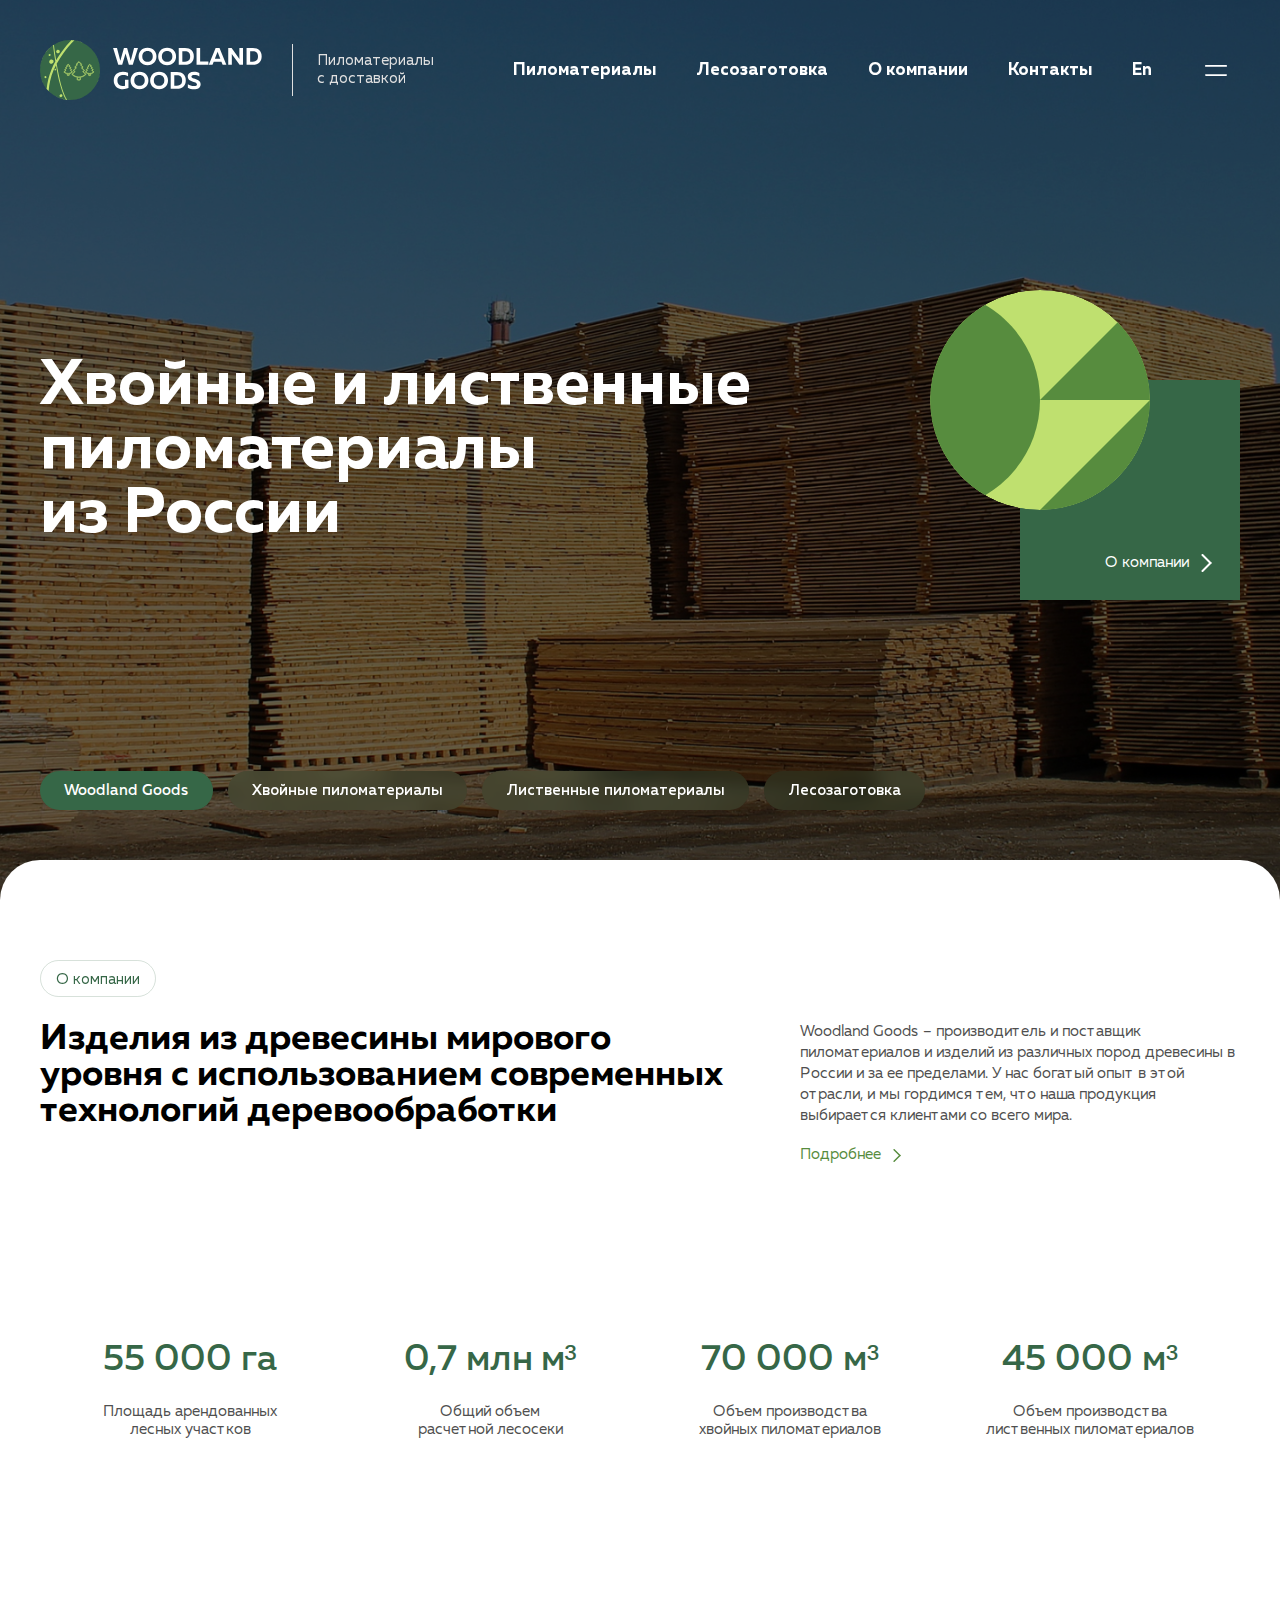
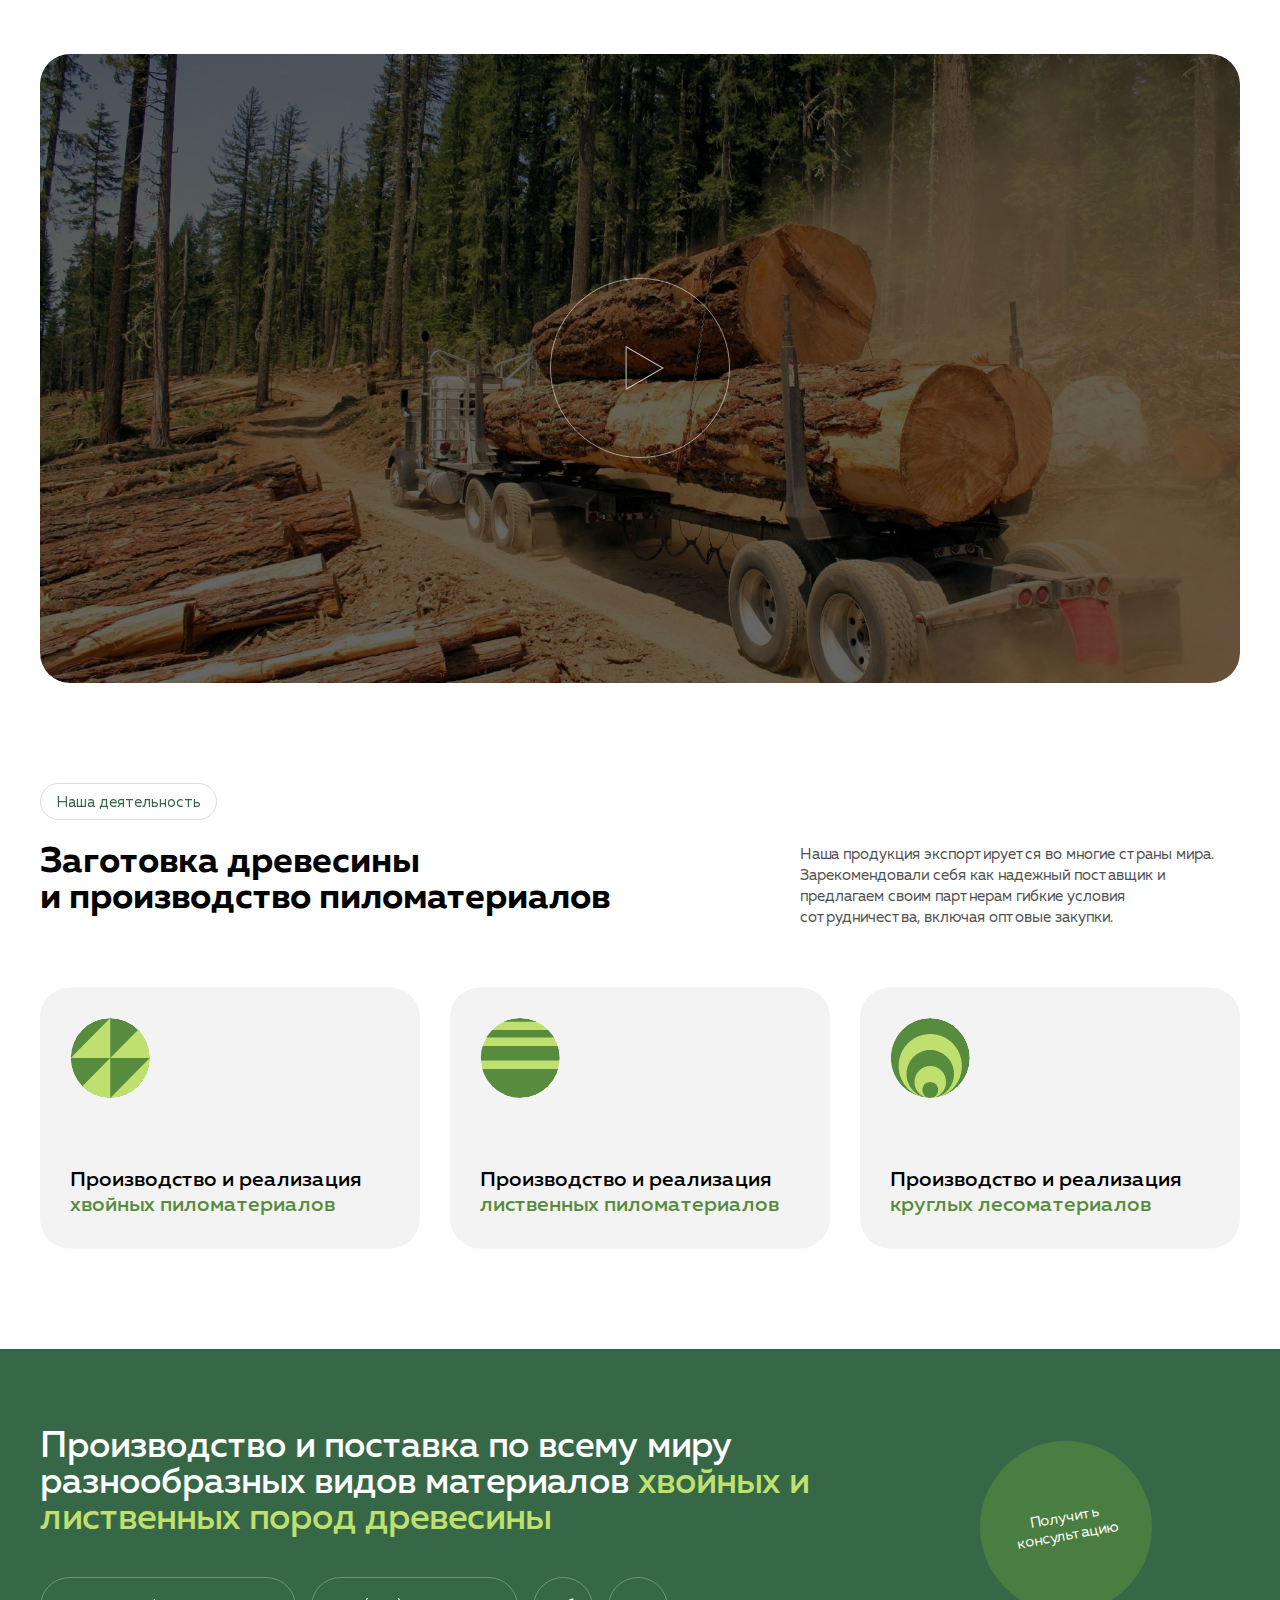
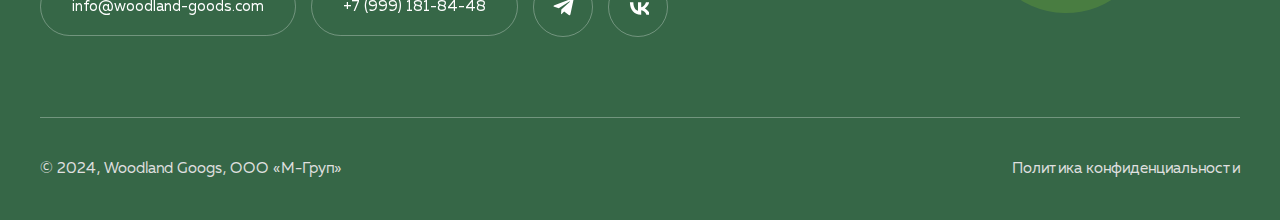
==== commit e3cc5214: "Update" ====
--- a/index.html
+++ b/index.html
@@ -229,28 +229,36 @@
 						</div>
 
 						<div class="row">
-							<div class="item">
+							<div class="item animate">
 								<div class="val">55 000 га</div>
 
 								<div class="desc">Площадь арендованных<br> лесных участков</div>
-							</div>
-
-							<div class="item">
+
+								<img src="images/bg_about_info_item.png" alt="" class="bg">
+							</div>
+
+							<div class="item animate">
 								<div class="val">0,7 млн м³</div>
 
 								<div class="desc">Общий объем<br> расчетной лесосеки</div>
-							</div>
-
-							<div class="item">
+
+								<img src="images/bg_about_info_item.png" alt="" class="bg">
+							</div>
+
+							<div class="item animate">
 								<div class="val">70 000 м³</div>
 
 								<div class="desc">Объем производства<br> хвойных пиломатериалов</div>
-							</div>
-
-							<div class="item">
+
+								<img src="images/bg_about_info_item.png" alt="" class="bg">
+							</div>
+
+							<div class="item animate">
 								<div class="val">45 000 м³</div>
 
 								<div class="desc">Объем производства<br> лиственных пиломатериалов</div>
+
+								<img src="images/bg_about_info_item.png" alt="" class="bg">
 							</div>
 						</div>
 					</div>
--- a/css/styles.css
+++ b/css/styles.css
@@ -250,7 +250,7 @@
     overflow: clip;
     flex-direction: column;
 
-    min-width: 375px;
+    min-width: 360px;
     min-height: 100%;
 
     background: var(--bg);
@@ -1623,7 +1623,16 @@
 {
     line-height: 120%;
 
-    padding: 164px 80px;
+    position: relative;
+
+    display: flex;
+    align-content: center;
+    align-items: center;
+    flex-wrap: wrap;
+    justify-content: center;
+
+    height: 448px;
+    padding: 80px;
 
     text-align: center;
 
@@ -1637,9 +1646,62 @@
     font-weight: 500;
     line-height: 120%;
 
+    position: relative;
+    z-index: 3;
+
+    width: 100%;
     margin-bottom: 20px;
 
     color: #366747;
+}
+
+
+.about_info .item .bg
+{
+    position: absolute;
+    z-index: 1;
+    top: 0;
+    left: 0;
+
+    display: block;
+
+    width: calc(100% + 23px);
+    height: 100%;
+
+    transition: .25s linear;
+    transform: rotate(-30deg);
+    pointer-events: none;
+
+    opacity: 0;
+}
+
+
+.about_info .item:nth-child(1) .bg
+{
+    transition-delay: .1s;
+}
+
+.about_info .item:nth-child(2) .bg
+{
+    transition-delay: .25s;
+}
+
+.about_info .item:nth-child(3) .bg
+{
+    transition-delay: .4s;
+}
+
+.about_info .item:nth-child(4) .bg
+{
+    transition-delay: .55s;
+}
+
+
+.about_info .item.animated .bg
+{
+    transform: rotate(0);
+
+    opacity: 1;
 }
 
 
--- a/css/response_1899.css
+++ b/css/response_1899.css
@@ -266,7 +266,8 @@
 
     .about_info .item
     {
-        padding: 120px 50px;
+        height: 368px;
+        padding: 50px;
     }
 
 
--- a/css/response_1439.css
+++ b/css/response_1439.css
@@ -267,7 +267,8 @@
     ----------------*/
     .about_info .item
     {
-        padding: 100px 40px;
+        height: 330px;
+        padding: 40px;
     }
 
 
--- a/css/response_1279.css
+++ b/css/response_1279.css
@@ -212,7 +212,14 @@
     ----------------*/
     .about_info .item
     {
-        padding: 72px 24px;
+        height: 268px;
+        padding: 24px;
+    }
+
+
+    .about_info .item .bg
+    {
+        width: calc(100% + 16px);
     }
 
 
--- a/css/response_1023.css
+++ b/css/response_1023.css
@@ -80,14 +80,29 @@
     /*----------------
         About info
     ----------------*/
+    .about_info .row
+    {
+        margin-left: -30px;
+    }
+
+
     .about_info .row > *
     {
-        width: 50%;
-    }
+        width: calc(50% - 30px);
+        margin-left: 30px;
+    }
+
 
     .about_info .item
     {
-        padding: 72px 30px;
+        height: 340px;
+        padding: 30px;
+    }
+
+
+    .about_info .item .bg
+    {
+        width: 100%;
     }
 
 
@@ -312,6 +327,14 @@
     }
 
 
+    footer .consult_btn:hover
+    {
+        transform: none;
+
+        background: #578c3e;
+    }
+
+
     footer .bottom
     {
         margin-top: 60px;
--- a/css/response_767.css
+++ b/css/response_767.css
@@ -161,7 +161,8 @@
     ----------------*/
     .about_info .item
     {
-        padding: 60px 15px;
+        height: 200px;
+        padding: 30px 15px;
     }
 
 
--- a/css/response_479.css
+++ b/css/response_479.css
@@ -10,6 +10,12 @@
     }
 
 
+    .cont
+    {
+        padding: 0 24px;
+    }
+
+
     .block
     {
         margin-bottom: 60px;
@@ -36,6 +42,18 @@
     /*------------
         Header
     ------------*/
+    header
+    {
+        z-index: 102;
+    }
+
+
+    .lock header
+    {
+        pointer-events: none;
+    }
+
+
     header .logo img
     {
         height: 40px;
@@ -46,8 +64,8 @@
     {
         font-size: 10px;
 
-        margin-left: 15px;
-        padding: 2px 0 2px 15px;
+        margin-left: 10px;
+        padding: 2px 0 2px 10px;
     }
 
 
@@ -55,7 +73,18 @@
     {
         width: 40px;
         height: 40px;
-        margin-right: -10px;
+
+        transition: .2s linear;
+    }
+
+
+    header .menu_btn.active
+    {
+        visibility: hidden;
+
+        pointer-events: none;
+
+        opacity: 0;
     }
 
 
@@ -71,7 +100,7 @@
 
     .sidebar_menu .close_btn
     {
-        right: 20px;
+        right: 24px;
 
         width: 40px;
         height: 40px;
@@ -137,11 +166,34 @@
     /*----------------
         About info
     ----------------*/
+    .about_info .row
+    {
+        justify-content: center;
+
+        margin-bottom: -24px;
+        margin-left: 0;
+    }
+
+
+    .about_info .row > *
+    {
+        width: 300px;
+        max-width: 100%;
+        margin-bottom: 24px;
+        margin-left: 0;
+    }
+
+
     .about_info .item
     {
-        font-size: 13px;
-
-        padding: 50px 15px;
+        height: 308px;
+        padding: 30px;
+    }
+
+
+    .about_info .item .val
+    {
+        font-size: 28px;
     }
 
 
